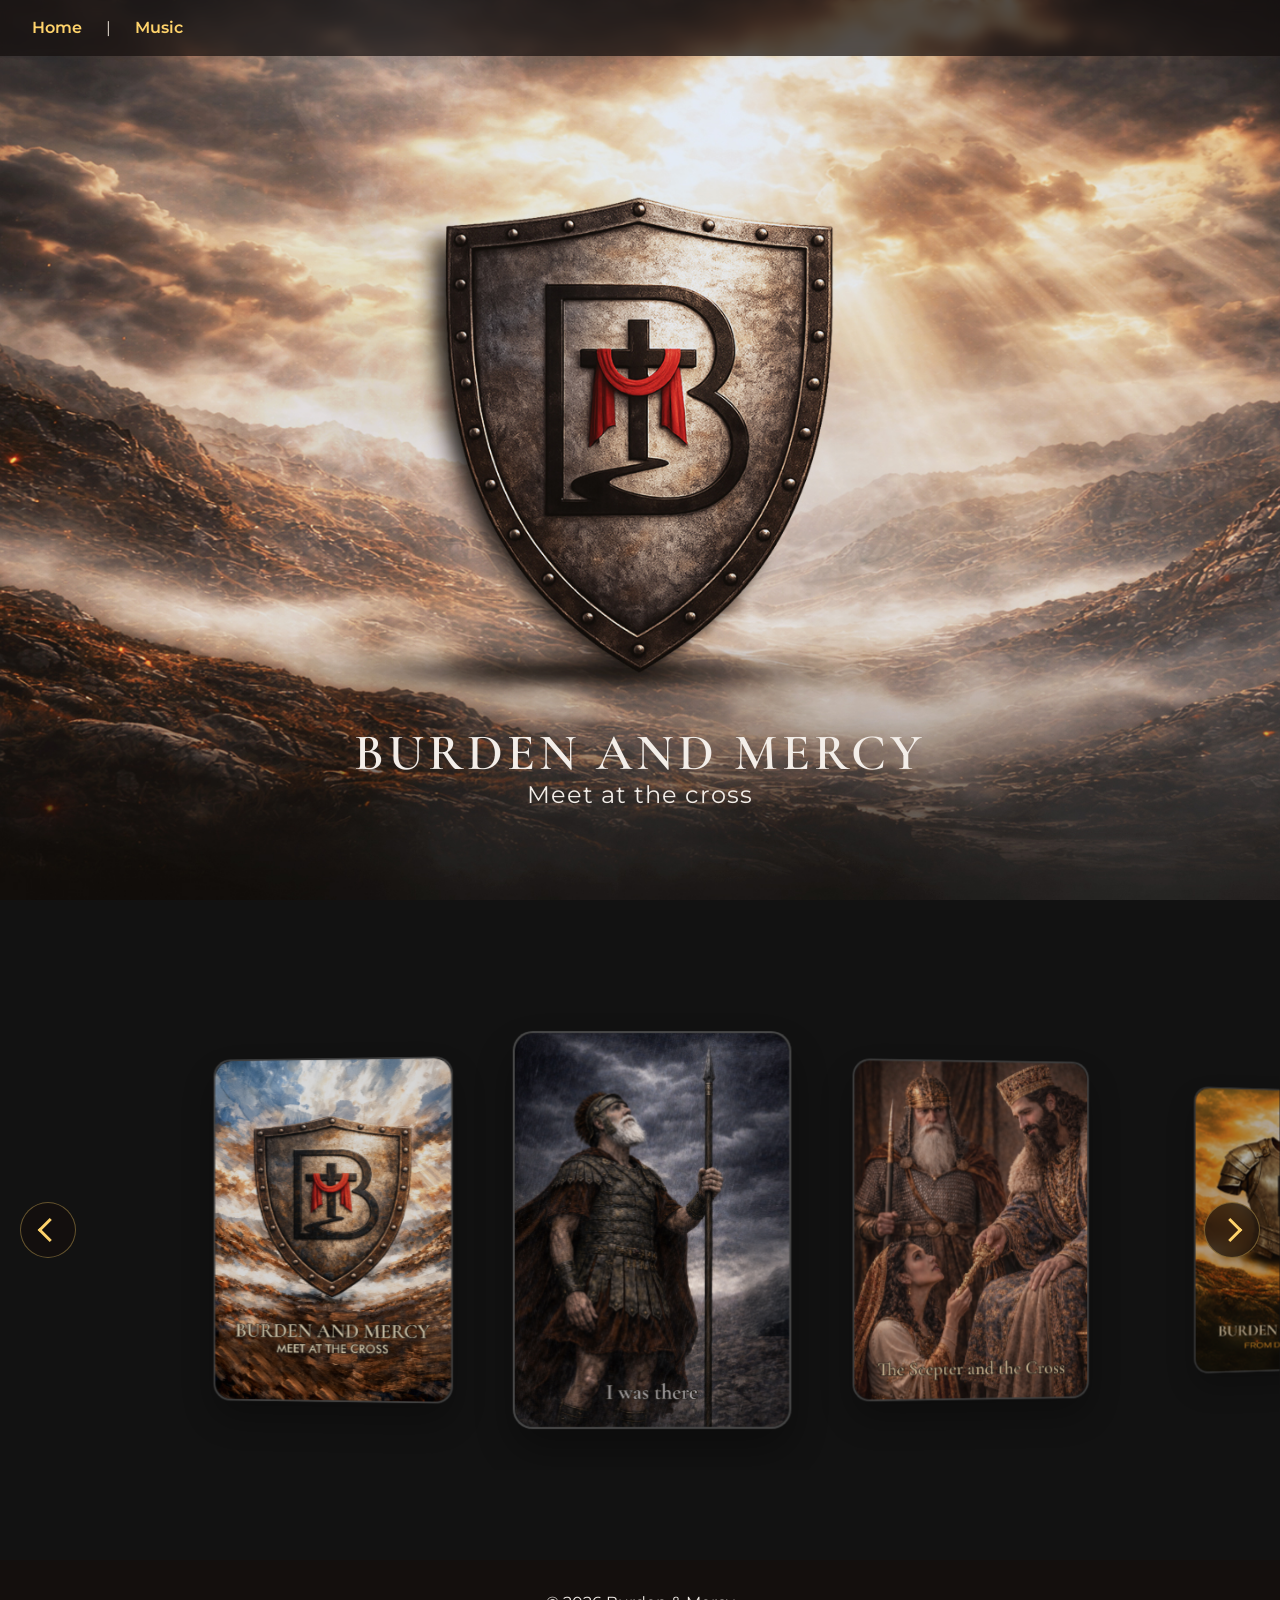
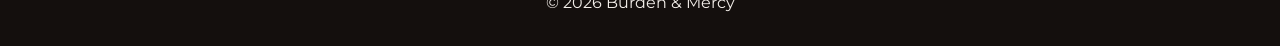
==== index.html @ b16b7223 "all links fixed" ====
<!DOCTYPE html>
<html lang="en">
<head>
  <meta charset="UTF-8">
  
  <meta name="viewport" content="width=device-width, initial-scale=1">
  <meta name="theme-color" content="#1A4766">
  <title>Burden and Mercy</title>

  <!-- Fonts -->
  <link rel="preconnect" href="https://fonts.googleapis.com">
  <link rel="preconnect" href="https://fonts.gstatic.com" crossorigin>
  <link href="https://fonts.googleapis.com/css2?family=Cormorant+Garamond:wght@400;500;600;700&display=swap" rel="stylesheet">
  <link href="https://fonts.googleapis.com/css2?family=Montserrat:wght@300;600&display=swap" rel="stylesheet">

  <!-- Stylesheet -->
  <link rel="stylesheet" href="style.css">

  <!-- Favicon -->
  <link rel="icon" type="image/png" sizes="32x32" href="fav32x32.png">
</head>
<body>

<!-- ================= NAV / HERO ================= -->
<header class="sub-header-home" id="home">
  <nav>
    <div class="menu-toggle" id="menu-toggle">☰</div>
    <ul id="nav-links">
      <li><a href="#home">Home</a></li>
      <li><a href="#music" id="nav-music">Music</a></li>
    </ul>
  </nav>

  <div class="hero-lettering">
    <h1>BURDEN AND MERCY</h1>
    <p>Meet at the cross</p>
  </div>
</header>

<!-- ================= MUSIC ================= -->
<section id="music">

    <div class="carousel-rail">
    <div class="carousel-row">

    <!-- LEFT BUTTON -->
    <button class="carousel-btn left" aria-label="Scroll left"></button>

    <!-- Horizontal scroll container -->
    <div class="music-scroll">

      <!-- Album 1 -->  
      <div class="release-card" data-devotion-id="burden-and-mercy">
        <div class="album-inner">
          <div class="album-front">
            <img src="BurdenandMercy.jpg" alt="Burden and Mercy">
          </div>
          <div class="album-back" style="background-image: url('BandM_BG.jpg');">
            <div class="music-links">
              <a href="https://open.spotify.com/track/7FxeBmNTuD9w4sCxY0QzdB?si=54451cde21ad43d5" target="_blank">
                <img src="spotify.svg" alt="Spotify">
              </a>
              <a href="https://music.apple.com/us/album/burden-and-mercy-single/1876919156" target="_blank">
                <img src="apple-music.svg" alt="Apple Music">
              </a>
              <a href="https://youtu.be/iGfiQAsuOyA?si=y931mImOsFms0Wph" target="_blank">
                <img src="youtube.svg" alt="YouTube">
              </a>
              <a href="https://music.amazon.in/tracks/B0GMYP4XGG" target="_blank">
                <img src="aWhite.svg" alt="Amazon Music">
              </a>
            </div>
          </div>
        </div>
      </div>

      <!-- Album 2 -->
      <div class="release-card" data-devotion-id="I Was There">
        <div class="album-inner">
          <div class="album-front">
            <img src="IWasThere.jpg" alt="I Was There Cover">
          </div>
          <div class="album-back" style="background-image: url('IwasThere_BG.jpg');">
            <div class="music-links">
              <a href="https://open.spotify.com/track/2AjxLKYCfvxr4NrOJ7ys9X" target="_blank">
                <img src="spotify.svg" alt="Spotify">
              </a>
              <a href="https://music.apple.com/us/song/i-was-there/1873768001" target="_blank">
                <img src="apple-music.svg" alt="Apple Music">
              </a>
              <a href="https://youtu.be/tlA-3KM__d0" target="_blank">
                <img src="youtube.svg" alt="YouTube">
              </a>
              <a href="https://music.amazon.in/tracks/B0GN9VFB19" target="_blank">
                <img src="aWhite.svg" alt="Amazon Music">
              </a>
            </div>
          </div>
        </div>
      </div>

      <!-- Album 3 -->
      <div class="release-card" data-devotion-id="scept">
        <div class="album-inner">
          <div class="album-front">
            <img src="TheScepter.jpg" alt="The Scepter and the Cross">
          </div>
          <div class="album-back" style="background-image: url('TheScepter_BG.jpg');">
            <div class="music-links">
              <a href="https://open.spotify.com/track/4bbgKZ6q0bQBtxT4BPjxXm" target="_blank">
                <img src="spotify.svg" alt="Spotify">
              </a>
              <a href="https://music.apple.com/us/song/royal-grace/1873768011" target="_blank">
                <img src="apple-music.svg" alt="Apple Music">
              </a>
              <a href="https://youtu.be/-tDdpMAszf0" target="_blank">
                <img src="youtube.svg" alt="YouTube">
              </a>
              <a href="https://music.amazon.in/tracks/B0GNBB9N46" target="_blank">
                <img src="aWhite.svg" alt="Amazon Music">
              </a>
            </div>
          </div>
        </div>
      </div>

      <!-- Album 4 -->
            <div class="release-card" data-devotion-id="TheTwo">
        <div class="album-inner">
          <div class="album-front">
            <img src="Life.jpg" alt="From Death to Life">
          </div>
          <div class="album-back" style="background-image: url('Life_BG.jpg');">
            <div class="music-links" >
              <a href="https://open.spotify.com/album/6kbWIJXhFDLknmQemuQo5G?si=XX6Y5I0_QVuDawoWnZ4Idw" target="_blank">
                <img src="spotify.svg" alt="Spotify">
              </a>
              <a href="https://music.apple.com/us/album/from-death-to-life/1886330235" target="_blank">
                <img src="apple-music.svg" alt="Apple Music">
              </a>
              <a href="https://music.youtube.com/channel/UCi0aD3hLzioM4jFFMhm-yYg?si=MjSbcTeltqjeO9m1" target="_blank">
                <img src="youtube.svg" alt="YouTube">
              </a>
              <a href="https://music.amazon.com/albums/B0GT4461ZD?marketplaceId=ATVPDKIKX0DER&musicTerritory=US&ref=dm_sh_EX45TMsMgZp0SlYr3lSqHkWH1" target="_blank">
                <img src="aWhite.svg" alt="Amazon Music">
              </a>
            </div>
          </div>
        </div>
      </div>

      <!-- Album 5 -->
      <div class="release-card" data-devotion-id="sent">
        <div class="album-inner">
          <div class="album-front">
            <img src="Sent.PNG" alt="Sent Not To Flee Cover">
          </div>
          <div class="album-back" style="background-image: url('Sent.PNG');">
            <div class="music-links">
              <a href="https://open.spotify.com/track/2neQ5UlLfrCBH1audQHabo" target="_blank">
                <img src="spotify.svg" alt="Spotify">
              </a>
              <a href="https://music.apple.com/us/song/sent-not-to-flee/1873821583" target="_blank">
                <img src="apple-music.svg" alt="Apple Music">
              </a>
              <a href="https://youtu.be/gF_qeavOYWc" target="_blank">
                <img src="youtube.svg" alt="YouTube">
              </a>
              <a href="https://music.amazon.in/tracks/B0GMYHR16X" target="_blank">
                <img src="aWhite.svg" alt="Amazon Music">
              </a>
            </div>
          </div>
        </div>
      </div>

      <!-- Album 6 -->
      <div class="release-card" data-devotion-id="only-grace">
        <div class="album-inner">
          <div class="album-front">
            <img src="OnlyGrace.jpg"  alt="Only Grace Cover">
          </div>
          <div class="album-back" style="background-image: url('OnlyGrace_BG.jpg');">
            <div class="music-links">
              <a href="https://open.spotify.com/track/5NMwIdWsqXE1uCryum7bqD" target="_blank">
                <img src="spotify.svg" alt="Spotify">
              </a>
              <a href="https://music.apple.com/us/artist/burden-and-mercy/1873768000" target="_blank">
                <img src="apple-music.svg" alt="Apple Music">
              </a>
              <a href="https://music.youtube.com/playlist?list=OLAK5uy_mrEoV5fl-12klq5M9TSlwL11nvmMTORPo" target="_blank">
                <img src="youtube.svg" alt="YouTube">
              </a>
              <a href="https://music.amazon.com/tracks/B0GNXLFJKN" target="_blank">
                <img src="aWhite.svg" alt="Amazon Music">
              </a>
            </div>
          </div>
        </div>
      </div>

    <!-- Album 7 -->
      <div class="release-card" data-devotion-id="FalltoFullfillment">
        <div class="album-inner">
          <div class="album-front">
            <img src="FalltoFulfillment.jpg"  alt="Fall to Fulfillment Cover">
          </div>
          <div class="album-back" style="background-image: url('Fall_BG.jpg');">
            <div class="music-links">
              <a href="https://open.spotify.com/track/5SqaI42Y6O0VJ8q4QXZut0?si=0f862b282e2541c5" target="_blank">
                <img src="spotify.svg" alt="Spotify">
              </a>
              <a href="https://music.apple.com/us/album/fall-to-fulfillment-single/1880976691" target="_blank">
                <img src="apple-music.svg" alt="Apple Music">
              </a>
              <a href="https://music.youtube.com/watch?v=KCrEdTAXRE4&si=vUrGb9E69hXe4Uc6" target="_blank">
                <img src="youtube.svg" alt="YouTube">
              </a>
              <a href="https://music.amazon.com/albums/B0GQ6NT3SM?marketplaceId=ATVPDKIKX0DER&musicTerritory=US&ref=dm_sh_5pcbMqxG9ICfGQjXcbWeJKM1G" target="_blank">
                <img src="aWhite.svg" alt="Amazon Music">
              </a>
            </div>
          </div>
        </div>
      </div>

     <!-- Album 8 -->
          <div class="release-card" data-devotion-id="Lion">
        <div class="album-inner">
          <div class="album-front">
            <img src="Lion.jpg" alt="Lion Cover">
          </div>
          <div class="album-back" style="background-image: url('Lion_BG.jpg');">
            <div class="music-links" >
              <a href="https://open.spotify.com/track/6RLwjSTWL7M6oXOFcdGWQq?si=e2f0ba28c3eb4da0" target="_blank">
                <img src="spotify.svg" alt="Spotify">
              </a>
              <a href="https://music.apple.com/us/album/when-the-lion-roared-single/1881542964" target="_blank">
                <img src="apple-music.svg" alt="Apple Music">
              </a>
              <a href="https://music.youtube.com/watch?v=7shPhCsc30o&si=V3mm2tPJ2Jznqo5R" target="_blank">
                <img src="youtube.svg" alt="YouTube">
              </a>
              <a href="https://music.amazon.com/albums/B0GQKBFD17?marketplaceId=ATVPDKIKX0DER&musicTerritory=US&ref=dm_sh_1p5ygtwfzNkj4jvr6ZinKXsXQ" target="_blank">
                <img src="aWhite.svg" alt="Amazon Music">
              </a>
            </div>
          </div>
        </div>
      </div>

    <!-- Album 9 -->
      <div class="release-card" data-devotion-id="Shepherd">
        <div class="album-inner">
          <div class="album-front">
            <img src="TheShepherd.jpg"  alt="The Shepherd Cover">
          </div>
          <div class="album-back" style="background-image: url('TheShepherd_BG.jpg');">
            <div class="music-links">
              <a href="https://open.spotify.com/track/46SCqlOI9TNXgeVmsq8n5w?si=32e97c45c92d48d7" target="_blank">
                <img src="spotify.svg" alt="Spotify">
              </a>
              <a href="https://music.apple.com/us/album/the-shepherd-and-the-son-single/1880700007" target="_blank">
                <img src="apple-music.svg" alt="Apple Music">
              </a>
              <a href="https://music.youtube.com/playlist?list=OLAK5uy_n6vsLtODiGUvh57he46yBq_gI2RE2h_oQ&si=lEPKBxYbcYeJpcid" target="_blank">
                <img src="youtube.svg" alt="YouTube">
              </a>
              <a href="https://music.amazon.com/albums/B0GQ317T3N?marketplaceId=ATVPDKIKX0DER&musicTerritory=US&ref=dm_sh_6UwzmdFauvKPuZLkDlH3AlcQV" target="_blank">
                <img src="aWhite.svg" alt="Amazon Music">
              </a>
            </div>
          </div>
        </div>
      </div>

    <!-- Album 10 -->
    <div class="release-card" data-devotion-id="TheTwo">
        <div class="album-inner">
          <div class="album-front">
            <img src="TheTwo.jpg" alt="The Two Greatest">
          </div>
          <div class="album-back" style="background-image: url('TheTwo_BG.jpg');">
            <div class="music-links" >
              <a href="https://open.spotify.com/track/4Ap7yBI7OzEYbmjz1ex8sV?si=6db337518f454bd9" target="_blank">
                <img src="spotify.svg" alt="Spotify">
              </a>
              <a href="https://music.apple.com/us/album/the-two-greatest-single/1881353611" target="_blank">
                <img src="apple-music.svg" alt="Apple Music">
              </a>
              <a href="https://music.youtube.com/channel/UCi0aD3hLzioM4jFFMhm-yYg?si=MjSbcTeltqjeO9m1" target="_blank">
                <img src="youtube.svg" alt="YouTube">
              </a>
              <a href="https://music.amazon.com/albums/B0GQCTY5GP?marketplaceId=ATVPDKIKX0DER&musicTerritory=US&ref=dm_sh_O035uQZ40DZNmsKF5NVgl2R8u" target="_blank">
                <img src="aWhite.svg" alt="Amazon Music">
              </a>
            </div>
          </div>
        </div>
      </div>


    </div>
    <!-- Carousel Controls -->
      <button class="carousel-btn right" aria-label="Scroll right"></button>

</section>

<!-- ================= DEVOTIONS ================= -->
<section id="devotions">
  <h2>DEVOTION</h2>

  <article class="devotion" id="I Was There">
  <button class="devotion-header">
    <h3>“I WAS THERE”</h3>
    <span class="arrow">+</span>
  </button>
  <div class="devotion-body">
    <p><strong>Seeing Ourselves at the Cross</strong></p><br>
    <p>One of the great dangers when reading the Gospel accounts of Christ’s death is imagining ourselves as observers rather than participants. We read of the disciples, the priests, the rulers, the soldiers, and the crowds, and we instinctively place ourselves at a safe distance. But the cross does not permit spectators. This song presses us to confess with honesty: I was there.</p><br>

    <p>The song teaches us to confess ourselves. And even this confession is mercy, for the ability to see our sin rightly is already a gift of grace.</p><br>

    <p><strong>A Word About the Man on the Cross</strong></p><br>
    <p>The man beside Jesus is given to us not so that we might delay repentance, but so that we might never despair of grace. Scripture records one such example, so that no sinner may say it is too late—but only one, so that no sinner may presume upon tomorrow.</p><br>

    <p>The man’s faith did not save him because it came at the end of life, but because Christ gave him eyes to see, and he responded at once. We are not promised a final hour beside the cross, nor a last moment of clarity. The call of the Gospel is therefore for today: to look to Christ now, to trust Him while He is near, knowing that when He calls us before Himself, it will be as the King we have either trusted or ignored.</p><br>

    <p><strong>A Word of Gospel Call and Perseverance</strong></p><br>
    <p>At this point, the cross confronts us all. To those who do not yet know Christ, the man beside Jesus stands as a call to repent and believe today, while mercy is held out. To those who belong to Christ, he stands as a call to endure—to hang on in faith, even when obedience is costly and the end is near.</p><br>

    <p>The man did not earn salvation by suffering, yet in faith he bore his cross and followed Jesus in the only way left to him: trusting the King beside him and committing himself wholly to Christ. Whether called to first belief or to steadfast perseverance, the Gospel presses us to the same response—to look to Christ alone and follow Him wherever He leads.</p><br>

    <h2>GUIDED READING</h2><br>

    <p><strong> “I Was There”</strong></p><br>

    <p><strong>Confession at the Cross</strong></p><br>

    <p><em>Stanza:</em></p>
    <p>
    I was there when dawn broke forth,<br>
    And judgment filled the air;<br>
    I did not pass as stranger by—<br>
    I stood among them there.
    </p><br>

    <p><em>Reflection:</em></p>
    <p>Begin here. The cross does not allow distance. We are not observers looking back at history, but sinners standing beneath judgment. To say “I was there” is already an act of honesty God grants by grace.</p><br>

    <p><em>Stanza:</em></p>
    <p>
    I was like those heavy-eyed,<br>
    Made dull and slow to heed;<br>
    My flesh refused the watchful call,<br>
    Too slothful for the need.
    </p><br>

    <p><em>Reflection:</em></p>
    <p>Here we confess not hostility, but neglect. How often has Christ called us to watch, pray, and remain alert—and we have chosen ease instead? Sloth is quiet, but deadly.</p><br>

    <p><em>Stanza:</em></p>
    <p>
    I was like the one warned in love,<br>
    My heart grown cold and hardened;<br>
    I heard His word, but harbored sin,<br>
    And walked into the garden.
    </p><br>

    <p><em>Reflection:</em></p>
    <p>This is willful sin—hearing Christ clearly and choosing another way. The tragedy is not ignorance, but resistance. Yet even seeing this rightly is itself mercy.</p><br>

    <p><em>Stanza:</em></p>
    <p>
    I was like those sworn to stay,<br>
    Yet scattered in the night;<br>
    When danger came and courage failed,<br>
    I fled beyond the light.
    </p><br>

    <p><em>Reflection:</em></p>
    <p>Promises are easy before pressure comes. This stanza names the gap between intention and faithfulness—a gap we all know.</p><br>

    <p><em>Stanza:</em></p>
    <p>
    I was like one who followed still,<br>
    But watched from far away;<br>
    I kept my place, I guarded self,<br>
    And would not fully stay.
    </p><br>

    <p><em>Reflection:</em></p>
    <p>Distance feels safe. We remain near enough to claim association, but far enough to avoid cost. The cross exposes this half-hearted following.</p><br>

    <p><em>Stanza:</em></p>
    <p>
    I was like one who said, “I do<br>
    Not know the Man,” in fear;<br>
    Before a servant’s searching voice<br>
    My courage disappeared.
    </p><br>

    <p><em>Reflection:</em></p>
    <p>Fear, not hatred, often drives denial. This stanza reminds us how fragile courage can be when faith is tested publicly.</p><br>

    <p><em>Stanza:</em></p>
    <p>
    I was like those who knew the Law,<br>
    Yet missed the Law made flesh;<br>
    I chose my peace, my standing safe,<br>
    And judged the Christ afresh.
    </p><br>

    <p><em>Reflection:</em></p>
    <p>Knowledge alone does not save. It is possible to handle Scripture and still miss the Savior to whom it points.</p><br>

    <p><em>Stanza:</em></p>
    <p>
    I was like the one who saw truth,<br>
    Yet washed his hands in fear;<br>
    I knew Him just, yet let Him die<br>
    To keep my power clear.
    </p><br>

    <p><em>Reflection:</em></p>
    <p>This stanza confronts moral compromise—the sin of choosing stability, reputation, or control over obedience.</p><br>

    <p><em>Stanza:</em></p>
    <p>
    I was like those in garb of scorn,<br>
    Who crowned His head with thorn;<br>
    I bowed in jest before the King<br>
    And mocked the One forlorn.
    </p><br>

    <p><em>Reflection:</em></p>
    <p>Mockery is not always loud. Sometimes it appears as sarcasm, dismissal, or refusal to worship Christ as He truly is.</p><br>

    <p><em>Stanza:</em></p>
    <p>
    I was like the royal one there,<br>
    Who sought to please my sight;<br>
    I mocked the truth and sought a trick,<br>
    And kept my throne in might.
    </p><br>

    <p><em>Reflection:</em></p>
    <p>Curiosity without repentance leaves us unchanged. We may want signs, experiences, or insight—without surrender.</p><br>

    <p><em>Stanza:</em></p>
    <p>
    I was like the one whose hands were raised,<br>
    Who drove the iron through;<br>
    I did my task with steady hands<br>
    As if it were not true.
    </p><br>

    <p><em>Reflection:</em></p>
    <p>Here we confess participation—doing what is required, following orders, claiming neutrality where none exists.</p><br>

    <p><em>Stanza:</em></p>
    <p>
    I was like those who passed Him by<br>
    And mocked His dying breath;<br>
    My voice was joined to scornful words<br>
    That followed Him in death.
    </p><br>

    <p><em>Reflection:</em></p>
    <p>Silence can also mock. Passing by the cross without response is itself a response.</p><br>

    <p><strong>Grace Revealed</strong></p><br>
    <p><em>Stanza:</em></p>
    <p>
    But mercy spoke where guilt stood fast,<br>
    And grace broke through the night.
    </p><br>

    <p><em>Reflection:</em></p>
    <p>This is the turning point. Sin has been named fully—and now grace enters, not because guilt softened, but because Christ bore it.</p><br>

    <p><strong>Eyes Opened</strong></p><br>
    <p><em>Stanza:</em></p>
    <p>
    Now let me be the one who stood<br>
    When earth and heaven shook;<br>
    Who saw the Son breathe out His life<br>
    And owned what death forsook.
    </p><br>

    <p><em>Reflection:</em></p>
    <p>Like the centurion, sight is given. Faith begins not with explanation, but with recognition.</p><br>

    <p><em>Response:</em></p>
    <p>Truly this was the Son of God.</p><br>

    <p><em>Stanza:</em></p>
    <p>
    Now let me be the one who turned<br>
    When hope was nearly gone;<br>
    Who saw a kingdom through the cross<br>
    And called on Christ alone.
    </p><br>

    <p><em>Reflection:</em></p>
    <p>Here is faith stripped of everything but trust. No merit, no time, no defense—only Christ.</p><br>

    <p><em>Response:</em></p>
    <p>
    Jesus, Lord, remember me,<br>
    When Your kingdom come.
    </p><br>

    <p><strong>Testimony and Perseverance</strong></p><br>
    <p><em>Stanza:</em></p>
    <p>
    Now I am made new by His grace,<br>
    Once lost, now reconciled;<br>
    I see the cross, I hear His voice,<br>
    And live as God’s own child.
    </p><br>

    <p><em>Reflection:</em></p>
    <p>This is not a vow, but testimony. New life flows from grace received, not effort supplied.</p><br>

    <p><strong>Final Confession</strong></p><br>
    <p><em>Closing:</em></p>
    <p>
    I see myself beneath the tree;<br>
    My hope is Christ who died for me.
    </p><br>

    <p><em>Reflection:</em></p>
    <p>This is the answer of the whole song, the devotional, and the Gospel itself. We end where we must always stand—beneath the cross, resting in Christ alone.</p><br>

  </div>
  </article>   

  <article class="devotion" id="burden-and-mercy">
    <button class="devotion-header">
      <h3>“Burden and Mercy”</h3>
      <span class="arrow">+</span>
    </button>

    <div class="devotion-body">
      <p><strong>Why “Burden and Mercy”?</strong></p> <br>
      <p>Every Christian life can be traced along two lines:</p>
      <ul>
        <li>The burden we cannot remove</li>
        <li>The mercy we did not earn</li>
      </ul>
      <p>This song cycle walks through four witnesses—David, Hannah, Thomas, and finally the Cross—to teach one unified truth: What we cannot bear, Christ has borne.</p>
      <p>The refrain anchors everything: Justice is not ignored. It is fulfilled. Mercy is not sentimental. It is costly.</p><br>

      <h2>Guided Reading</h2><br>
      <p><strong>Scripture Anchors:</strong> Psalm 51; 1 Samuel 1; John 20:24–29; Isaiah 53; Romans 3:21–26</p><br>

      <h3>I. David — The Burden of Guilt</h3><br>

      <p><em>Stanza:</em><br>
      <p>
      The law of God exposed his sin,<br>
      No crown could shield his shame;<br>
      The prophet spoke, the burden fell,<br>
      And guilt stood justly named.
      </p><br>
      <p><em>Reflection:</em> <br>David’s story begins with exposure. The law reveals, it does not flatter. Mercy grants pardon, not because of David’s sorrow, but because Christ bore the debt.</p><br>

      <p><em>Stanza:</em><br>
      No tear could cleanse the debt he owed,<br>
      No vow could make him pure;<br>
      Yet mercy met the broken king<br>
      With pardon full and sure.
      </p><br>
      <p><em>Reflection:</em><br> Repentance is necessary, but cannot erase the debt. The burden reveals guilt; mercy gives justification.</p><br>

      <p><strong>Confessional Refrain:</strong><br> Burden and mercy meet at the cross…</p><br>

      <h3>II. Hannah — The Burden of Inability</h3><br>

      <p><em>Stanza:</em><br>
      <p>
      Her womb lay closed by sovereign will,<br>
      No strength could change her state;<br>
      The burden pressed her helpless cries,<br>
      Her hope deferred by fate.
      </p><br>
      <p><em>Reflection:</em><br> Hannah’s burden is inability. She cannot produce life herself; mercy gives what cannot be earned.</p><br>

      <p><em>Stanza:</em><br>
      <p>
      She poured her need before the Lord<br>
      With empty hands and plea;<br>
      The gift she gained was not her wage,<br>
      But grace alone, made free.
      </p><br>
      <p><em>Reflection:</em><br> Dependence on God is key. The burden exposes inability; mercy provides the gift freely.</p><br>

      <p><strong>Confessional Refrain:</strong><br> Her barrenness, like David’s guilt, finds ultimate resolution at the cross.</p><br>

      <h3>III. Thomas — The Burden of Unbelief</h3><br>

      <p><em>Stanza:</em><br>
      <p>
      He would not trust the spoken word,<br>
      Nor faith by witness take;<br>
      The burden bound his wounded heart<br>
      To proof he could not make.
      </p><br>
      <p><em>Reflection:</em> <br>Thomas’ burden is unbelief. Faith is not self-generated; Christ reveals Himself.</p><br>

      <p><em>Stanza:</em><br>
      <p>
      The risen Christ stood in his sight<br>
      And showed His wounded frame;<br>
      The doubt gave way when mercy spoke<br>
      Through scars that bore His name.
      </p><br>
      <p><em>Reflection:</em> <br>Christ’s revelation turns doubt into faith. The burden of unbelief yields to mercy.</p><br>

      <p><strong>Confessional Refrain:</strong><br> Thomas’ faith rests at the cross. Justice fulfilled. Mercy secured.</p><br>

      <h3>IV. The Cross — The Burden Fulfilled</h3><br>

      <p><em>Stanza:</em><br>
      <p>
      The burden laid on Adam’s race<br>
      No son of man could bear;<br>
      The law stood firm, the curse remained,<br>
      No guilt could be repaired.
      </p><br>
      <p><em>Reflection:</em> <br>Humanity’s burden is universal. Justice demands payment, and no one can fulfill it.</p><br>

      <p><em>Stanza:</em><br>
      <p>
      But Christ alone endured the weight<br>
      And satisfied the claim;<br>
      The cross bore all that justice sought,<br>
      And mercy crowned His name.
      </p><br>
      <p><em>Reflection:</em> <br>Christ fulfills justice and grants mercy. Burden and mercy meet at the cross.</p><br>

      <h3>Final Reflection</h3><br>
      <p>David shows guilt. Hannah shows helplessness. Thomas shows unbelief. The Cross shows Christ. The refrain gathers it all: The weight we could not bear or flee was laid on Christ, our victory. This is gospel proclamation, not moral instruction.</p><br>
    </div>
  </article>

  <article class="devotion" id="sent">
  <button class="devotion-header">
    <h3>“Sent Not To Flee”</h3>
    <span class="arrow">+</span>
  </button>

  <div class="devotion-body">
    <p><strong>From Jonah to Jesus</strong></p><br>
    <p>Perhaps you see yourself in Jonah—running, resisting, shrinking back from the call of God. You may feel the storm around you, or the weight of guilt beneath you, as though the sea has already closed in. The message of Jonah is not that you must swim harder or pray better in order to be rescued. Jonah could not save himself from the deep.</p><br>
    <p>But there is One greater than Jonah—Jesus Christ—who did not flee from the will of God. He entered the storm willingly. He descended into death not for His own rebellion, but for yours. Where Jonah was preserved from judgment, Christ bore judgment fully.</p><br>
    <p>You do not need to rise from the depths before coming to Him. You come precisely because you cannot rise. Turn from your sin. Look to Christ. Trust not in your repentance as a work, but in His obedience as your righteousness. His sacrifice is sufficient. His mercy is real. Whoever comes to Him in faith will not be cast out.</p><br>

    <h2>GUIDED READING</h2><br>
    <p><strong>Scripture Anchors:</strong> Jonah 1–4, Matthew 12:39–41, Romans 5:6–10</p><br>

    <h3>Stanza 1</h3>
    <p>The word of God to Jonah came:<br>
    “Arise, proclaim My name.”<br>
    Though sovereign mercy, rich and free,<br>
    He fled from God’s command.</p><br>
    <p><em>Reflection:</em><br>
    Jonah does not misunderstand God—he resists Him. This stanza reveals the doctrine of total depravity: even a prophet can recoil from sovereign mercy when it challenges his pride. The command is clear. The grace is real. Yet the heart flees. Sin is not ignorance but rebellion. Yet—even rebellion unfolds under divine sovereignty.</p><br>

    <h3>Stanza 2</h3>
    <p>He sank beneath the judgment’s hand,<br>
    Enclosed by death’s dark sea;<br>
    From depths below he cried aloud:<br>
    “Salvation’s from Thee.”</p><br>
    <p><em>Reflection:</em><br>
    The sea is not chaos; it is judgment under God’s hand. Jonah’s descent teaches that consequences are real. In the depths, doctrine becomes confession: “Salvation is the Lord’s.” Deliverance does not begin in human resolve but in divine mercy. Sovereignty is best learned when we can no longer save ourselves.</p><br>

    <h3>Chorus</h3>
    <p>Salvation belongs to God,<br>
    His mercy stands secure;<br>
    The greater Sign has come in Christ,<br>
    Our hope and life made sure.</p><br>
    <p><em>Reflection:</em><br>
    Salvation is not fragile. It does not depend on our consistency, strength, or emotional state. It belongs to God. And because it belongs to God, it is secure.</p><br>

    <h3>Stanza 3</h3>
    <p>Yet Jonah was a sign alone,<br>
    A shadow briefly shown;<br>
    A greater One has come at last,<br>
    God’s true and faithful Son.</p><br>
    <p><em>Reflection:</em><br>
    Jonah is not the hero. He is a shadow. The Old Testament is preparation. Every prophet points forward. Christ is the faithful Son. Where Jonah resisted, Christ obeyed.</p><br>

    <h3>Stanza 4</h3>
    <p>The Son descended—not for sin,<br>
    But bore our guilt and shame;<br>
    He drank the cup the Father gave<br>
    And bore the sinner’s blame.</p><br>
    <p><em>Reflection:</em><br>
    Jonah suffers for his own rebellion. Christ suffers for ours. This stanza confesses penal substitution—the heart of the gospel. Christ absorbs judgment. The gospel is not God ignoring sin, but God judging sin in His Son.</p><br>

    <h3>Chorus</h3>
    <p>Salvation belongs to God…</p><br>
    <p><em>Reflection:</em><br>
    Salvation belongs to God because Christ has satisfied justice. Mercy is not sentimental. It is secured by blood.</p><br>

    <h3>Stanza 5</h3>
    <p>Three days He lay in death’s cold hold,<br>
    Then rose in conquering might;<br>
    The grave was torn, the curse undone,<br>
    The dead restored to life.</p><br>
    <p><em>Reflection:</em><br>
    Jonah emerges from a fish. Christ emerges from death itself. Resurrection is historical, bodily, triumphant. Without it, there is no hope. With it, death has lost its claim.</p><br>

    <h3>Stanza 6</h3>
    <p>Jonah was spared by sovereign grace;<br>
    The Son was crushed instead.<br>
    The prophet lived; the Savior died<br>
    And bore our guilt and dread.</p><br>
    <p><em>Reflection:</em><br>
    This is the great exchange. Jonah lives because judgment stops. Christ dies because judgment falls. Grace is not God relaxing standards—it is God satisfying them in Christ. Salvation is secure.</p><br>

    <h3>Final Chorus</h3>
    <p>Salvation belongs to God,<br>
    His mercy stands secure;<br>
    The greater Sign has come in Christ,<br>
    Forever strong and sure.</p><br>

    <h3>Final Meditation</h3>
    <p>Why does this matter?<br>
    Our hope cannot rest in:<br>
    &nbsp;&nbsp;&bull; Our repentance<br>
    &nbsp;&nbsp;&bull; Our obedience<br>
    &nbsp;&nbsp;&bull; Our consistency<br>
    &nbsp;&nbsp;&bull; Our spiritual maturity<br>
    It rests in Christ alone. Jonah points. Christ saves. Salvation belongs to God and cannot be undone by man.</p><br>
  </div>
</article>


<article class="devotion" id="scept">
  <button class="devotion-header">
    <h3>The Scepter and the Cross</h3>
    <span class="arrow">+</span>
  </button>

  <div class="devotion-body">
    <p><strong>The Scepter and the Cross</strong></p><br>
    <p>Imagine standing before a throne where justice is perfect and nothing hidden remains concealed. No argument can excuse you. No record can clear you. The law stands, and it is righteous.</p><br>
    <p>Yet the message of the cross is not that mercy ignores justice. It is that justice has been satisfied. Jesus Christ did not approach the throne hoping for favor—He bore the penalty that stood against His people. The cross is the place where judgment fell, so that mercy might be given without compromise.</p><br>
    <p>You do not stand waiting to see if God will extend His scepter. In Christ, the way has already been opened. The invitation now is not uncertain. It is sincere. Draw near, not in presumption, but in faith. Lay down every attempt to justify yourself. Receive what Christ has secured. In Him, access is granted. In Him, grace is sure.</p><br>

    <h2>The Scepter and the Cross — A Stanza-by-Stanza</h2><br>
    <p><strong>Scripture Anchors:</strong> Esther 5:1–2; Hebrews 7:25; Romans 8:34; 2 Corinthians 5:21</p><br>

    <h3>Stanza 1</h3>
    <p>In foreign courts, beneath a crown…<br>
    Yet still preserved by unseen hand.</p><br>
    <p><em>Reflection:</em><br>
    The exile reminds us that the church often lives under earthly powers not its own. Yet the covenant of grace does not expire in foreign lands. God preserves His people not because circumstances are favorable, but because His decree is sure. Even when worship is restricted and influence seems small, the Lord governs history for His church. The preservation of Israel in Persia was not luck—it was promise.</p><br>

    <h3>Stanza 2</h3>
    <p>His name unspoken on the page…<br>
    Was drawn by Him who sovereign led.</p><br>
    <p><em>Reflection:</em><br>
    The book of Esther never mentions God by name. Yet His providence saturates every scene. Sleepless kings, remembered records, delayed banquets—none are accidental. This stanza confesses meticulous sovereignty. God governs both great empires and quiet details. His hidden hand is not weaker than His revealed power; it is simply quieter.</p><br>

    <h3>Stanza 3</h3>
    <p>A maiden raised to royal place…<br>
    A throne before her—ruled by God alone.</p><br>
    <p><em>Reflection:</em><br>
    Esther’s elevation was not self-made. She was placed in position by divine appointment. The throne of Persia appeared supreme—but above it stood the throne of heaven. This guards us from political despair and political idolatry alike. Kings rule—but only under God.</p><br>

    <h3>Stanza 4</h3>
    <p>A lawful word of death was sealed…<br>
    No hand but God’s could yet secure.</p><br>
    <p><em>Reflection:</em><br>
    The decree against the Jews was legal and binding. The law stood against them. This reflects a deeper spiritual reality: the law of God rightly condemns sinners. Deliverance does not come by ignoring the law. It comes through God’s provision within His justice.</p><br>

    <h3>Stanza 5</h3>
    <p>She fasted, prayed, then drew near still…<br>
    My life rests wholly in His hand.</p><br>
    <p><em>Reflection:</em><br>
    Esther acts responsibly within God’s sovereignty. She fasts. She prays. She obeys. Providence never removes duty. Her courage is real—but it is rooted in trust, not self-confidence. She entrusts her life to God’s will. OPC emphasis: God’s decree establishes, not eliminates, human responsibility.</p><br>

    <h3>Stanza 6</h3>
    <p>The scepter rose, the verdict turned…<br>
    The Lord proved faithful over all.</p><br>
    <p><em>Reflection:</em><br>
    Judgment is reversed. The enemy falls. Yet notice: God does not deny justice—He exposes evil and overturns it righteously. The gallows built for Mordecai becomes Haman’s end. Evil collapses under its own pride. This is providential justice, not poetic coincidence.</p><br>

    <h3>Stanza 7</h3>
    <p>In later days, a greater came…<br>
    But chosen love that walked through death.</p><br>
    <p><em>Reflection:</em><br>
    Here the shadow gives way to substance. Esther risked death. Christ embraced it. Esther interceded before a human throne. Christ mediates before the throne of heaven. This is redemptive-historical fulfillment. The preservation of Israel in Esther ensures the coming of the Messiah.</p><br>

    <h3>Stanza 8</h3>
    <p>Jesus Christ did not plead where mercy might…<br>
    He stood condemned that life He’d give.</p><br>
    <p><em>Reflection:</em><br>
    This is the heart of the gospel. Christ does not ask the Father to overlook justice. He satisfies it. He bears the curse of the law. Mercy is not sentimental—it is substitutionary. Where Esther hoped to live, Christ chose to die. Where she was spared, He was struck. And because He bore condemnation, believers stand justified.</p><br>

    <h3>Final Stanza</h3>
    <p>The throne of grace stands open wide…<br>
    For such a time, He came to bless.</p><br>
    <p><em>Reflection:</em><br>
    The hidden providence of Esther now gives way to revealed redemption in Christ. The throne that once required fearful approach is now called the throne of grace (Hebrews 4:16). Believers draw near—not because risk is removed—but because wrath has been satisfied. The scepter extended to Esther points forward to the cross where mercy is secured forever.</p><br>

    <h3>Burden — The Silence of the Inner Court</h3>
    <p>Esther stepped into a room where silence could mean death.<br>
    “On the third day Esther put on her royal robes and stood in the inner court of the palace…” — Esther 5:1</p><br>
    <p>The law was clear: no one approached the king uninvited. Her courage was real, but so was the danger. If the golden scepter was not extended, her life would end. She did not go for herself alone. She carried the lives of her people. Every step forward was an act of intercession. And yet—even in her bravery—Esther entered uncertain. She hoped for mercy. She depended on favor. She waited for the scepter.</p><br>
    <p>“When he saw Queen Esther standing in the court, he was pleased with her and held out to her the gold scepter…” — Esther 5:2<br>
    The scepter was raised. She lived. But her story leaves us with a deeper burden. We do not stand before an earthly throne. We stand before a holy God. “For all have sinned and fall short of the glory of God.” — Romans 3:23. God is just. Sin must be answered.</p><br>

    <h3>Mercy — A Greater Throne</h3>
    <p>Now consider Christ. He does not enter the presence of the Father uncertain of the outcome. He does not hope justice will be relaxed. He goes knowing exactly what righteousness requires. Esther risked death and received life. Christ embraced death and gave life. There is no golden scepter lifted to spare Him. There is a cross lifted to receive Him.</p><br>
    <p>“God made him who had no sin to be sin for us…” — 2 Corinthians 5:21<br>
    The Father does not suspend justice. The Son satisfies it. Esther’s mediation preserved both her and her people. Christ’s mediation costs Him His life so that His people may live. And because He died and rose again, He now stands forever in the Father’s presence: “Christ Jesus… is at the right hand of God and is also interceding for us.” — Romans 8:34. “Therefore he is able to save completely those who come to God through him, because he always lives to intercede for them.” — Hebrews 7:25. The greater Mediator has entered.</p><br>

    <h3>Assurance — Union with Christ</h3>
    <p>How does His finished work become ours? Not by effort. Not by improvement. Not by religious striving. “For it is by grace you have been saved, through faith—and this not from yourselves, it is the gift of God.” — Ephesians 2:8. Because we are united to Christ by faith, His finished work is counted as ours.</p><br>
    <p>In that union: His obedience is our righteousness. His death is our judgment borne. His resurrection is our new life. We do not stand before God in our courage, like Esther. We stand in Christ Himself. “Therefore, since we have been justified through faith, we have peace with God through our Lord Jesus Christ.” — Romans 5:1. The Father does not merely see our plea. He sees His Son. And because we are joined to the Son by faith alone, the verdict declared over Him—“Righteous”—is declared over us. This is why the scepter has already been raised.</p><br>

    <h3>Call — Rest and Courage</h3>
    <p>The scepter teaches us courage. The cross teaches us peace. Union with Christ gives us assurance. If you see your sin today, do not hide from it. “But God demonstrates his own love for us in this: While we were still sinners, Christ died for us.” — Romans 5:8. Turn from your sin. Rest in Christ alone. “Whoever comes to me I will never drive away.” — John 6:37.</p><br>
    <p>Because Christ has gone before the Father for His people: Your sin is answered. Your judgment is borne. Your righteousness is secured. Your access is certain. You no longer step forward hoping for mercy. You step forward resting in mercy already given in Christ. And like Esther, you are now sent—not to earn deliverance—but to live boldly because deliverance is sure.</p><br>
  </div>
</article>


<article class="devotion" id="only-grace">
  <button class="devotion-header">
    <h3>Only Grace</h3>
    <span class="arrow">+</span>
  </button>

  <div class="devotion-body">
    <p><strong>Only Grace</strong></p><br>
    <p>The woman who put her tools away. Based on Gospel of Luke 7:36–50</p><br>

    <h3>Seeing the Woman Clearly</h3>
    <p>The woman who comes to Jesus in Luke 7 does not speak a word. She brings no defense, no explanation, no argument for her worthiness. Her repentance is not delivered in sentences, but in actions.</p><br>
    <p>She comes carrying the last tool of her former life — a jar that represents both her livelihood and her shame. When she breaks it, she is not making a dramatic gesture for effect. She is cutting off retreat. She is confessing, without words, that this life cannot continue if she belongs to Him.</p><br>
    <p>What is striking is that Jesus does not require a rehearsed confession or promise of reform before declaring her forgiven. He does not demand that she prove herself. He does not question the sincerity of her tears.</p><br>
    <p>Instead, He interprets her actions for the room: “She loved much, because she was forgiven much.” Forgiveness does not follow her love — it produces it. Repentance does not purchase grace — it flows from grace. Her silence is not emptiness. It is faith at rest.</p><br>

    <h3>Seeing Ourselves Honestly</h3>
    <p>Most of us will never carry an alabaster jar into a Pharisee’s house. But every one of us carries something we rely on to justify ourselves. We all have our own “tools”:<br>
      • habits we return to when we feel exposed<br>
      • reputations we polish to hide guilt<br>
      • distractions we use to avoid stillness<br>
      • sins that once helped us survive, but now keep us from peace</p><br>
    <p>Like this woman, we often know these things are destroying us — and yet they feel safer than letting ourselves fall helplessly at Christ’s feet. Grace confronts us here, gently but firmly: What would it mean for you to stop negotiating with Jesus? What would it look like to stop explaining yourself? What would it cost you to put your tools down?</p><br>
    <p>The woman does not come asking Jesus to bless her life as it is. She comes because she knows that if He does not keep her, she will not be kept. That is the posture of saving faith.</p><br>

    <h3>A Gospel Call — Only Grace Can Keep Us</h3>
    <p>This passage does not invite us to admire the woman from a distance. It invites us to recognize ourselves beside her. Some of us carry loud sins. Some of us carry respectable ones. Some of us carry shame we have never named, even to ourselves.</p><br>
    <p>Christ does not ask us to clean ourselves before we come. He asks us to come — and to come honestly. The same Jesus who released her from her sins still speaks with authority today. He still forgives. He still receives faith, however trembling. He still sends sinners away in peace.</p><br>
    <p>The call of the gospel is not: “Fix yourself and then approach.” It is: “Come, because forgiveness has already been accomplished in Me.” If you find yourself weary, exposed, or unable to hold yourself together — that is not a reason to stay away. It is the very reason to come.</p><br>
    <p>Like the woman, we bring nothing but our need. Like the woman, we lay ourselves at His feet. And like the woman, we trust that the One who forgives sins is also the One who keeps those He has forgiven. Only grace can keep us.</p><br>

    <h2>Only Grace — A Stanza-by-Stanza</h2><br>
    <p><strong>Scripture Anchor:</strong> Luke 7:36-50</p><br>

    <h3>Stanza 1</h3>
    <p>“She had learned her trade the way others learned— not from love, but from need.”</p><br>
    <p><em>Devotional Reflection:</em><br>
    This opening does not excuse sin — but it explains bondage. Scripture never denies guilt, yet it is honest about how sin entangles us. The woman’s life is shaped by necessity, not delight. Her choices were real, and her guilt is real — but so is the broken world that pressed her into survival. Here we learn something crucial for the gospel call: many of the sins we cling to did not begin as pleasures, but as shelters. Before grace, we often sin to live. After grace, we learn that sin can no longer keep us alive.</p><br>

    <h3>Stanza 2</h3>
    <p>“She knew what bought a meal… a city that counted her sin but never counted her hunger.”</p><br>
    <p><em>Devotional Reflection:</em><br>
    This stanza exposes the cruelty of self-righteous judgment. The city knows her reputation but not her story. It is quick to condemn and slow to consider mercy. This prepares us to see the contrast between Simon and Jesus. Simon counts sins. Jesus counts debt — and then cancels it. Here the song quietly asks us: Are we more practiced at identifying sin than at extending grace?</p><br>

    <h3>Stanza 3</h3>
    <p>“Like a craftsman with a belt of tools… Perfume. Touch. Silence. Shame.”</p><br>
    <p><em>Devotional Reflection:</em><br>
    This is the heart of the metaphor. Her “tools” are not neutral objects — they are means of survival that now enslave her. They are how she copes, how she earns, how she hides. Each of us has tools like this:<br>
      • ways of managing guilt<br>
      • ways of numbing shame<br>
      • ways of controlling how others see us</p><br>
    <p>The gospel does not begin by prying these tools from our hands. It begins by showing us Who is worth dropping them for.</p><br>

    <h3>Stanza 4</h3>
    <p>“And then she heard His name.”</p><br>
    <p><em>Devotional Reflection:</em><br>
    Nothing changes until Christ enters the story. She does not hear a program. She does not hear a rule. She hears a person — one who speaks forgiveness as though He owns it. Faith is not generated by introspection. It is awakened by hearing the word about Christ. The woman comes because the word about Jesus has already reached her. So it is with us: faith begins not with effort, but with hearing.</p><br>

    <h3>Stanza 5</h3>
    <p>“She did not come to negotiate… She came undone.”</p><br>
    <p><em>Devotional Reflection:</em><br>
    This is repentance stripped of performance. She brings no vows. She offers no reform plan. She does not ask Jesus to bless her life as it is. She comes because she has reached the end of herself. This is the posture of saving faith — not strength, but surrender. Not bargaining, but collapse.</p><br>

    <h3>Stanza 6</h3>
    <p>“The jar in her hands was not an offering to purchase mercy…”</p><br>
    <p><em>Devotional Reflection:</em><br>
    Here the song guards the gospel carefully. The jar is not payment. It is not a bribe. It is the last tool of a life she knows cannot continue. True repentance always costs something — but it never earns anything. She breaks the jar because forgiveness has already found her, not because she hopes it might.</p><br>

    <h3>Stanza 7</h3>
    <p>“Tears came first… She had washed many feet before— but never like this.”</p><br>
    <p><em>Devotional Reflection:</em><br>
    The same outward actions now mean something entirely different. What once served sin now serves love. What once brought shame now expresses humility. Grace does not merely stop sinful behavior — it reclaims the body, the will, the affections. Sanctification is not erasure. It is redemption.</p><br>

    <h3>Stanza 8</h3>
    <p>“Every movement said what her mouth could not.”</p><br>
    <p><em>Devotional Reflection:</em><br>
    This is faith embodied. She does not speak because she does not need to. Her silence is not emptiness — it is trust. She places herself entirely at Christ’s feet, knowing that if He does not keep her, she will not be kept. This is where we see ourselves. Saving faith is not eloquent. It is dependent.</p><br>

    <h3>Stanza 9</h3>
    <p>“Simon counted her sins. She counted His mercy.”</p><br>
    <p><em>Devotional Reflection:</em><br>
    Here the song divides the room — and the heart. Simon represents religion without grace. The woman represents grace without pretense. One counts sin to protect his standing. The other counts mercy because she has none of her own. Which are we counting?</p><br>

    <h3>Stanza 10</h3>
    <p>“But forgiveness has already found her.”</p><br>
    <p><em>Devotional Reflection:</em><br>
    This line anchors everything. Forgiveness is not the result of her actions. It is the reason for them. Grace does not wait for completion. It creates it.</p><br>

    <h3>Stanza 11</h3>
    <p>“He released her from her sins… and sent her away—not in fear, but in peace.”</p><br>
    <p><em>Devotional Reflection:</em><br>
    Jesus does what only God can do. He declares forgiveness. He names faith as the instrument. He sends her away reconciled. Peace is not a feeling here — it is a verdict.</p><br>

    <h3>Final Gospel Call — Seeing Ourselves at His Feet</h3>
    <p>This song does not ask us to admire the woman. It asks us to recognize ourselves beside her. Each of us has tools we use to survive shame. Each of us knows what it is to hide, to manage, to perform. The gospel does not call us to improve those tools. It calls us to lay them down.</p><br>
    <p>Christ does not say, “Fix yourself and then come.” He says, “Come — and I will keep you by My grace.” Like the woman, we bring nothing but our need. Like the woman, we trust ourselves to His mercy. And like the woman, we are sent away in peace — not because we are strong, but because grace alone is strong enough to keep us.</p><br>
  </div>
</article>

</section>

<footer>
  <p>© 2026 Burden & Mercy</p>
</footer>

<script src="script.js"></script>
</body>
</html>
---- style.css ----
:root {
  --primary-color: #ffd36b;
  --secondary-color: #f3eee9;
  --text-dark: #191410;
  --bg-dark: rgba(20, 15, 13, 0.85);
  --bg-dark-light: rgba(20, 15, 13, 0.88);
  --bg-nav: rgba(20, 15, 13, 0.7);
  --bg-nav-mobile: rgba(20, 15, 13, 0.9);
  --font-main: 'Montserrat', sans-serif;
  --font-heading: 'Cormorant Garamond', serif;
}

/* ===========================
GLOBAL STYLES
=========================== */
* {
  margin: 0;
  padding: 0;
  box-sizing: border-box;
  font-family: var(--font-main);
}

html {
  scroll-behavior: smooth;
}

body {
  background: none;
  color: var(--text-dark);
  line-height: 1.6;
}

/* ===========================
NAVIGATION
=========================== */
.sub-header-home nav {
  position: fixed;
  top: 0;
  left: 0;
  width: 100%;
  background: var(--bg-nav);
  backdrop-filter: blur(6px);
  z-index: 1000;
  display: flex;
  justify-content: space-between;
  align-items: center;
  padding: 0 1rem;
  height: 56px;
  transition: background 0.3s ease, backdrop-filter 0.3s ease, height 0.3s ease;
}

.menu-toggle {
  display: none;
  font-size: 1.5rem;
  cursor: pointer;
  color: var(--primary-color);
  z-index: 1100;
}

nav ul {
  display: flex;
  list-style: none;
  margin: 0;
  padding: 0;
  align-items: center;
}

nav ul li {
  display: flex;
  align-items: center;
  position: relative;
}

nav ul li:not(:first-child)::before {
  content: "|";
  color: #DFD6CC;
  margin: 0 8px;
}

nav a {
  display: flex;
  align-items: center;
  padding: 8px 16px;
  text-decoration: none;
  color: var(--primary-color);
  font-weight: 600;
  border-radius: 6px;
  transition: background 0.3s ease, color 0.3s ease, transform 0.2s ease;
}

nav a:hover {
  background: rgba(255, 211, 107, 0.25);
  color: #1a1411;
  transform: translateY(-1px);
}

nav a.active {
  background: rgba(255, 211, 107, 0.35);
  color: #1a1411;
}

/* ===========================
HERO SECTION
=========================== */
.sub-header-home {
  height: 100dvh;
  background-image: url("banner_BM.jpg");
  background-repeat: no-repeat;
  background-position: center bottom;
  background-size: cover;
  position: relative;
  display: flex;
  justify-content: center;
  align-items: flex-end;
  padding-bottom: 10dvh;
}

.hero-lettering {
  display: flex;
  flex-direction: column;
  gap: 0;
  color: var(--secondary-color);
  text-align: center;
  max-width: 90%;
  margin: 0 auto;
  padding: 0;
  z-index: 2;
}

.hero-lettering h1 {
  font-family: var(--font-heading);  
  font-size: clamp(1.8rem, 4vw, 3.5rem);
  font-weight: 600;
  letter-spacing: 0.08em;
  text-transform: uppercase;
  line-height: 1.05;
  margin: 0;
}

.hero-lettering p {
  font-size: clamp(1rem, 4vw, 1.5rem);
  font-weight: 400;
  letter-spacing: 0.04em;
  line-height: 1.2;
  margin: 0;
}

/* ===========================
SECTIONS
=========================== */
section {
  color: var(--secondary-color);
  padding: 90px 10px;
  text-align: center;
}

section h2 {
  color: var(--primary-color);
  margin-bottom: 20px;
  font-weight: 700;
}

/* ===========================
MUSIC CAROUSEL
=========================== */
.music-scroll {
  display: flex;
  gap: 40px;
  overflow-x: auto;
  scroll-snap-type: x mandatory;
  -webkit-overflow-scrolling: touch;
  padding: 40px 15%;
  cursor: grab;
  perspective: none;
  scroll-behavior: smooth;
  scroll-padding-left: 50%;
  scroll-padding-right: 50%;  
}

.music-scroll:active {
  cursor: grabbing;
}

.music-scroll::-webkit-scrollbar {
  display: none;
}

.release-card {
  flex: 0 0 auto;
  width: 280px;
  height: 400px;
  perspective: 1500px;
  scroll-snap-align: center;
  transition: transform 0.4s ease, z-index 0.4s ease, opacity 0.4s ease;
  position: relative;
  user-select: none;
}

.album-inner {
  width: 100%;
  height: 100%;
  transform-style: preserve-3d;
  transition: transform 0.6s ease;
}

.release-card.flipped .album-inner {
  transform: rotateY(180deg) !important;
}

.album-front,
.album-back {
  position: absolute;
  width: 100%;
  height: 100%;
  backface-visibility: hidden;
  border-radius: 20px;
  overflow: hidden;
  box-shadow: 0 20px 40px rgba(0, 0, 0, 0.35);
}

.album-front {
  display: flex;
  flex-direction: column;
  justify-content: flex-end;
  background: rgba(255, 255, 255, 0.05);
  backdrop-filter: blur(12px) saturate(150%);
  -webkit-backdrop-filter: blur(12px) saturate(150%);
  border: 2px solid rgba(255,255,255,0.2);
}

.album-back {
  position: absolute;
  width: 100%;
  height: 100%;
  border-radius: 20px;
  backface-visibility: hidden;
  transform: rotateY(180deg);
  display: flex;
  flex-direction: column;
  justify-content: center;
  align-items: center;
  padding: 15px;

  /* This makes the background image fill the card */
  background-position: center;
  background-size: cover;
  background-repeat: no-repeat;

  /* optional overlay */
  background-blend-mode: overlay;
  background-color: rgba(255,255,255,0.05);
}
.album-back h3 { color:red; }
.album-back::before { display: none; }

.album-front img {
  width: 100%;
  height: 100%;
  object-fit: cover;
  border-radius: 20px;
  user-select: none;
  pointer-events: none;
}

.album-back .music-links {
  position: relative; /* ensures links appear above background */
  z-index: 1;
  display: flex;
  flex-wrap: wrap;
  justify-content: center;
  gap: 12px;
  margin-top: 15px;
}

.album-back .music-links a {
  display: flex;
  align-items: center;
  gap: 6px;
  text-decoration: none;
  color: var(--secondary-color);
  font-weight: 500;
  transition: transform 0.2s ease, color 0.2s ease;
}

.album-back .music-links a img {
  width: 40px;
  height: 40px;
}

.album-back .music-links a:hover {
  transform: scale(1.05);
  color: var(--primary-color);
}

.release-card.showcase {
  z-index: 10;
  transform: translateZ(100px);
  opacity: 1;
}

.release-card:not(.showcase) {
  z-index: 1;
  transform: translateZ(-80px);
  opacity: 0.8;
}

/* ===========================
CAROUSEL CONTROLS
=========================== */
.carousel-wrapper {
  position: relative;
  width: 100%;
}

.carousel-rail {
  width: 100vw;
  margin-left: calc(50% - 50vw);
  margin-right: calc(50% - 50vw);
}

.carousel-row {
  display: grid;
  grid-template-columns: auto 1fr auto;
  align-items: center;
}

/* ===========================
CAROUSEL BUTTONS
=========================== */
.carousel-wrapper {
  position: relative;
  width: 100%;
  margin-bottom: 0px;
  padding-bottom: 0px;
}

.carousel-row {
  display: flex; 
  align-items: center;
  position: relative;
}

.carousel-btn {
  position: absolute;
  top: 50%;
  transform: translateY(-50%);
  display: flex;
  align-items: center;
  justify-content: center;

  width: 56px;
  height: 56px;
  border-radius: 50%;

  background: rgba(20, 15, 13, 0.7);
  backdrop-filter: blur(8px);
  border: 1px solid rgba(255, 211, 107, 0.35);

  cursor: pointer;
  z-index: 20;
}

.carousel-btn::before {
  content: "";
  width: 14px;
  height: 14px;

  border-top: 3px solid var(--primary-color);
  border-right: 3px solid var(--primary-color);

  position: absolute;       
  top: 50%;
  left: 50%;
  transform: translate(-60%, -50%) rotate(45deg);
}

.carousel-btn.left::before {
  transform: translate(-40%, -50%) rotate(-135deg);
}

.carousel-btn.left {
  left: 20px; 
}

.carousel-btn.right {
  right: 20px; 
}

.carousel-btn:hover {
  background: rgba(255, 211, 107, 0.25);
  transform: translateY(-50%) scale(1.08);
}

.carousel-btn:active {
  transform: translateY(-50%) scale(0.95);
}

/* ===========================
DEVOTIONS
=========================== */
#devotions { display: none; }
#devotions.active { display: block; }

.devotion {
  background: var(--bg-dark-light);
  color: var(--secondary-color);
  padding: 25px 30px 30px 25px;
  margin: 0px auto;
  max-width: 700px;
  border-radius: 8px;
  text-align: left;
  overflow: hidden;
}
.devotion.hidden {
  display: none;
}

.devotion.active { display: block; }

.devotion-header {
  all: unset;
  cursor: pointer;
  display: flex;
  justify-content: space-between;
  align-items: center;
  width: 100%;
}

.devotion h1,
.devotion h2,
.devotion h3 { margin: 0; color: var(--primary-color); }

.devotion .arrow {
  font-size: 1.6rem;
  transition: transform 0.3s ease;
}

.devotion-body {
  max-height: 0;
  overflow: hidden;
  transition: max-height 0.6s ease, margin-top 0.6s ease;
  margin-top: 0;
}

.devotion.open .devotion-body {
  max-height: 1000px;
  margin-top: 1rem;
}

.devotion.open .arrow { transform: rotate(180deg); }

/* ===========================
FOOTER
=========================== */
footer {
  color: var(--secondary-color);
  padding: 30px;
  background: #140f0d;
  text-align: center;
}

/* ===========================
MOBILE STYLES
=========================== */
@media (max-width: 768px) {
  .menu-toggle { display: block; }
  nav ul {
    display: none;
    flex-direction: column;
    align-items: flex-start;
    background: var(--bg-nav-mobile);
    position: absolute;
    top: 100%;
    left: 0;
    width: max-content;
    min-width: 120px;
    box-shadow: 4px 4px 10px rgba(0,0,0,0.3);
  }
  nav ul.show { display: flex; }
  nav ul li:not(:first-child)::before { display: none; }

  .sub-header-home { height: 85dvh; padding-bottom: 40px; align-items: flex-end; }
  .hero-lettering { width: 95%; gap: 0; padding: 0; }
  .hero-lettering h1 { font-size: clamp(1.5rem, 6vw, 2.8rem); }
  .hero-lettering p { font-size: clamp(0.9rem, 4vw, 1.3rem); }

  section { padding: 60px 5%; }
  .release-card { width:250px; height: 350px; }
  .album-front img { height: 100%; }
  .carousel-btn.left { display:none; }
  .carousel-btn.right { display: none; }
}
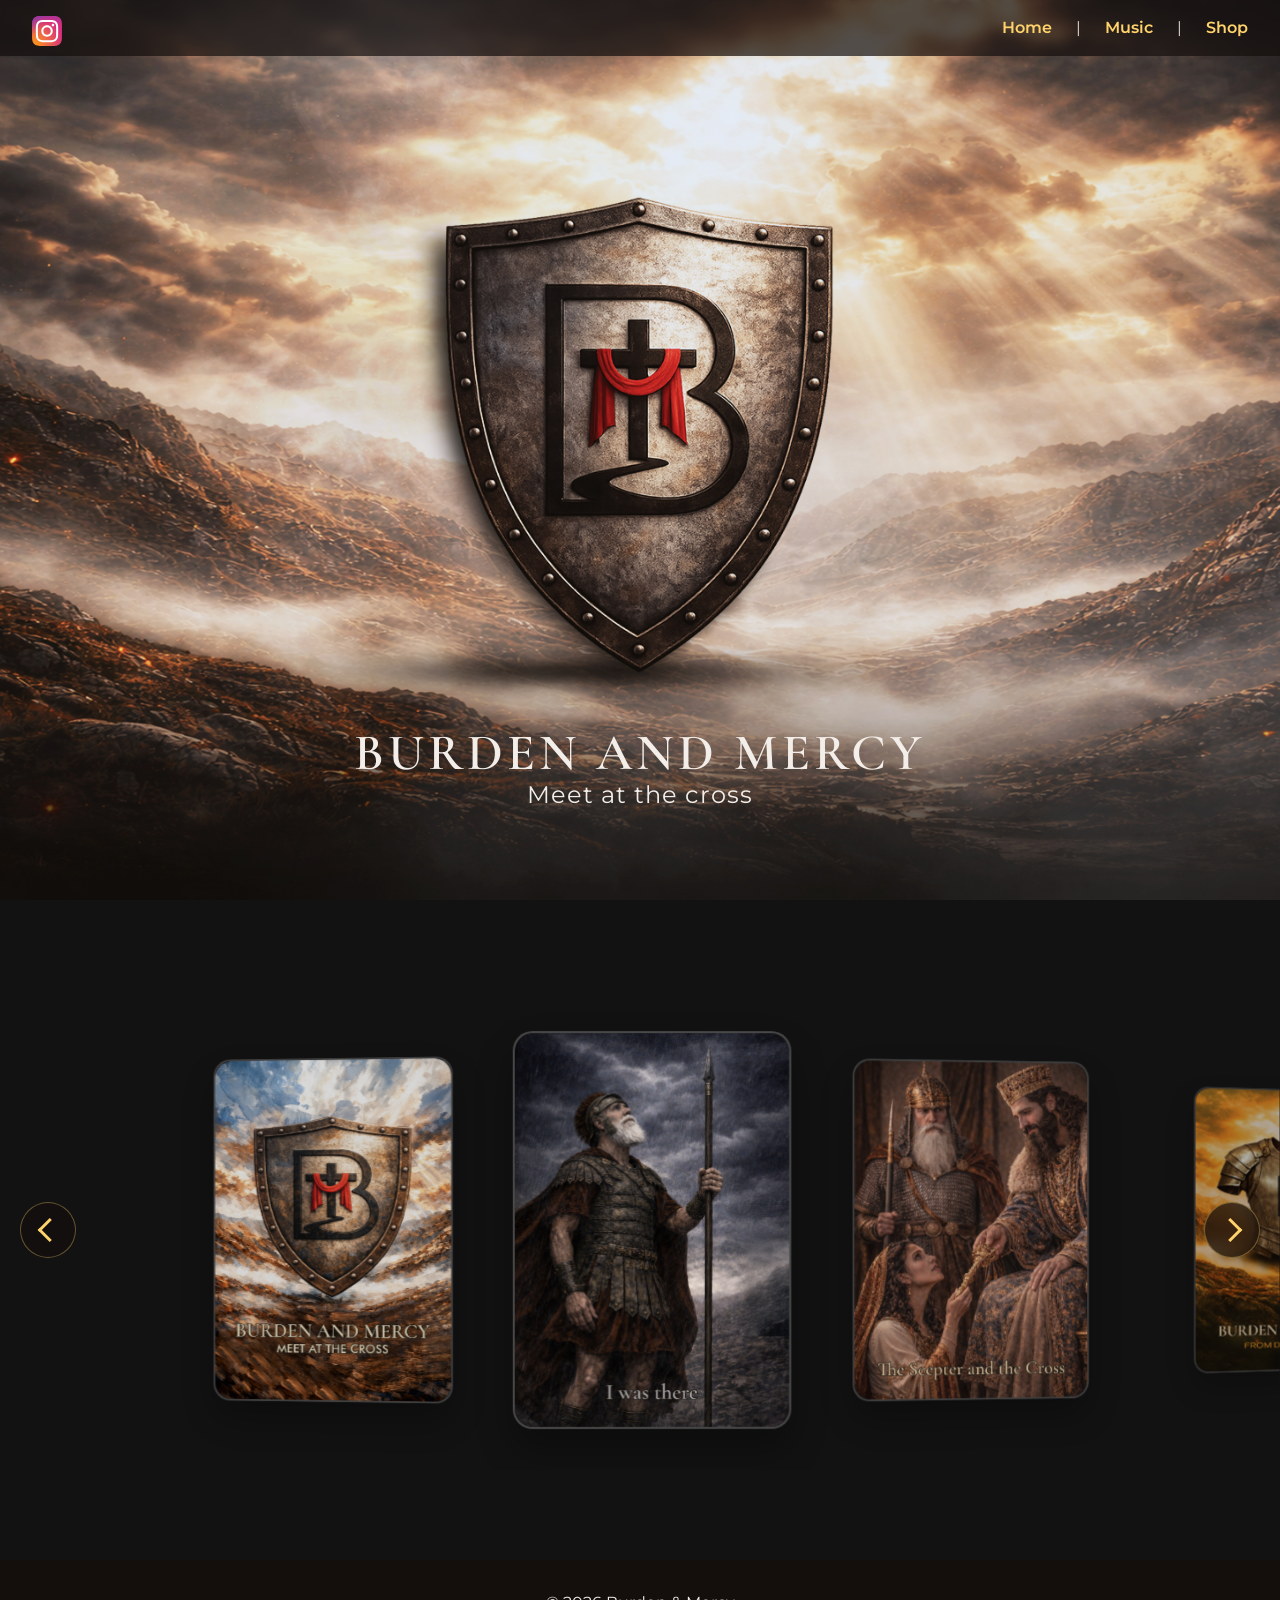
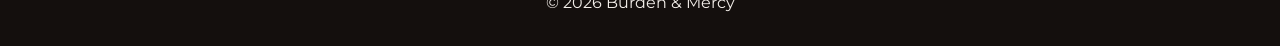
==== commit 5d274817: "shop online" ====
--- a/index.html
+++ b/index.html
@@ -24,11 +24,21 @@
 <!-- ================= NAV / HERO ================= -->
 <header class="sub-header-home" id="home">
   <nav>
+
+       <div class="social-section">
+  <a href="https://www.instagram.com/burdenandmercy" target="_blank" aria-label="Instagram">
+    <img src="instagram.svg" alt="Instagram">
+  </a>
+</div>
     <div class="menu-toggle" id="menu-toggle">☰</div>
     <ul id="nav-links">
       <li><a href="#home">Home</a></li>
       <li><a href="#music" id="nav-music">Music</a></li>
+      <li><a href="shop.html">Shop</a></li>
     </ul>
+
+
+
   </nav>
 
   <div class="hero-lettering">
--- a/style.css
+++ b/style.css
@@ -448,6 +448,30 @@
 }
 
 .devotion.open .arrow { transform: rotate(180deg); }
+
+.social-section {
+  margin-top: 5px;
+  text-align: center;
+  color: var(--secondary-color);
+}
+
+.social-section p {
+  margin-bottom: 12px;
+  font-size: 1rem;
+  letter-spacing: 0.05em;
+}
+
+.social-section a img {
+  width: 30px;
+  height: 30px;
+  transition: transform 0.2s ease, opacity 0.2s ease;
+}
+
+.social-section a:hover img {
+  transform: scale(1.1);
+  opacity: 0.8;
+}
+
 
 /* ===========================
 FOOTER
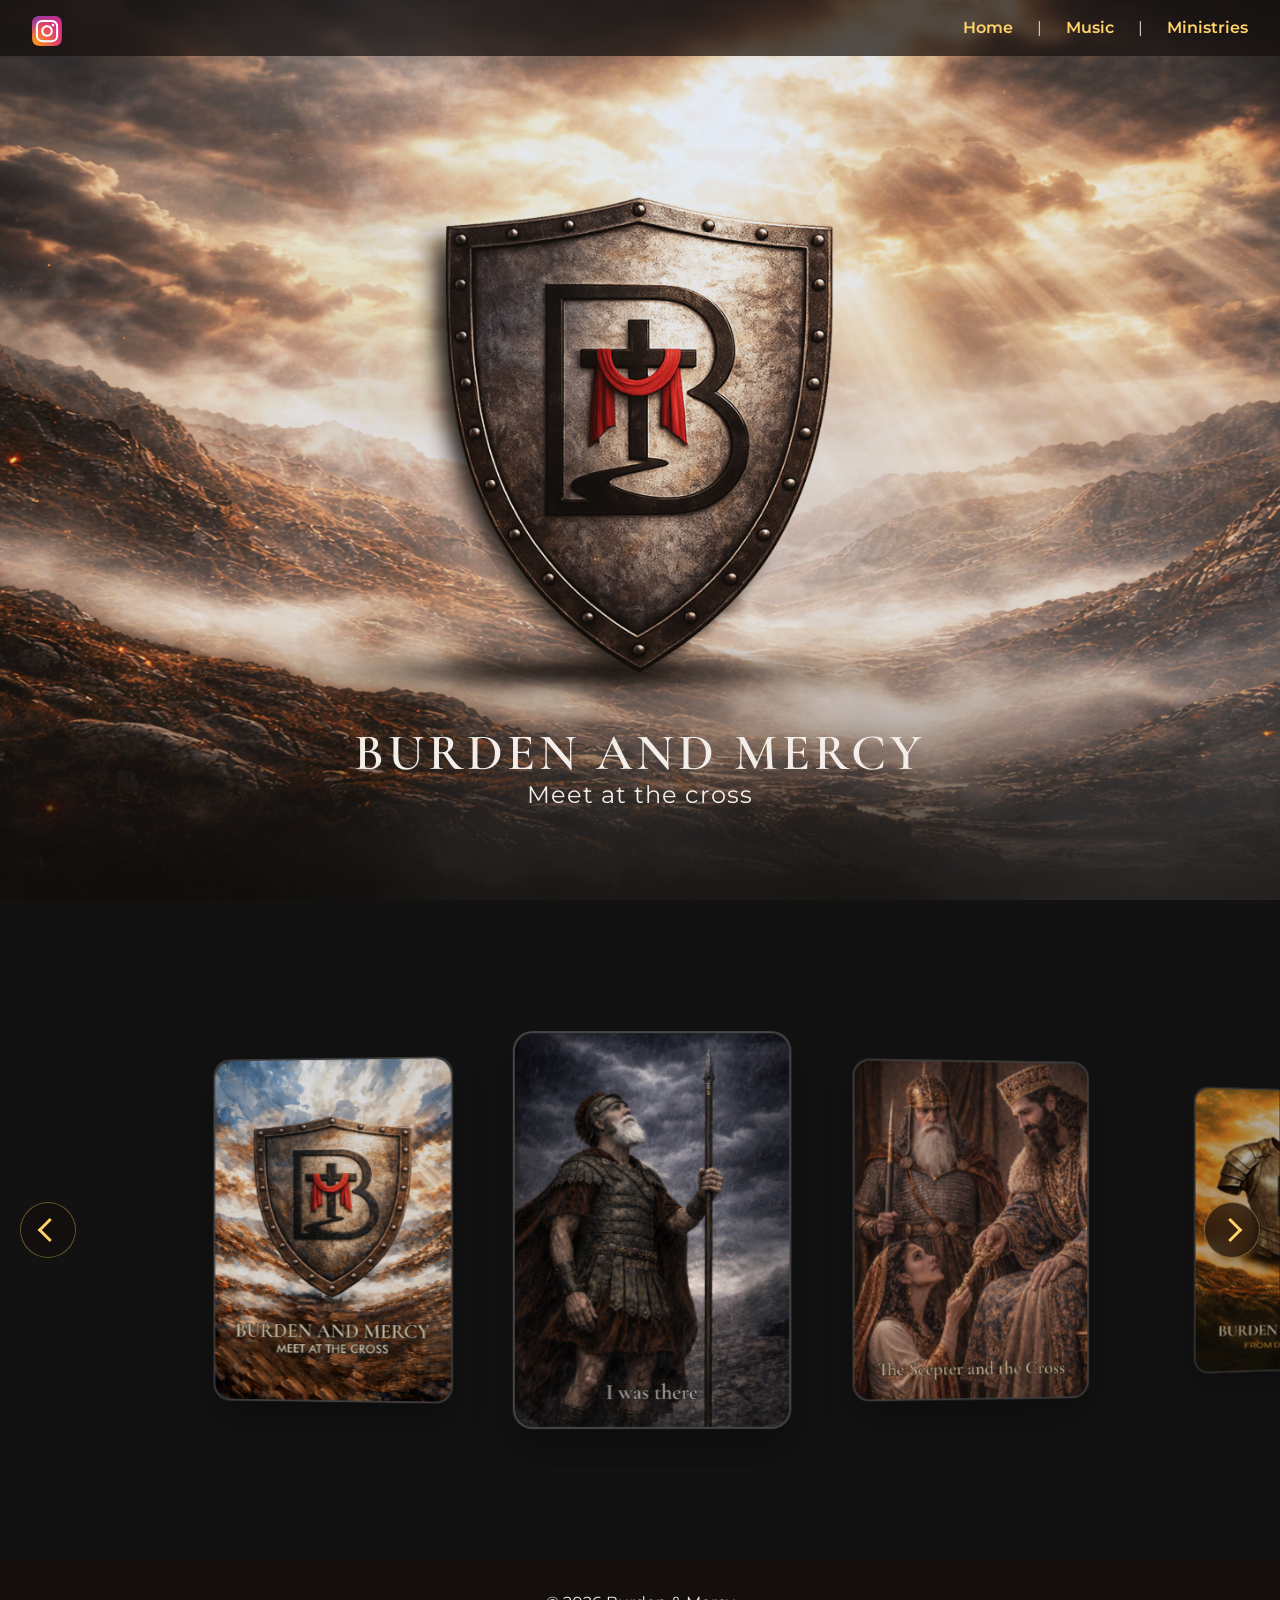
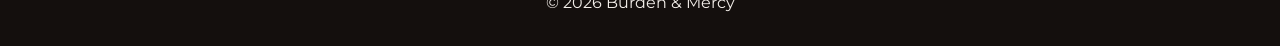
==== commit 82175063: "Ministries" ====
--- a/index.html
+++ b/index.html
@@ -34,7 +34,7 @@
     <ul id="nav-links">
       <li><a href="#home">Home</a></li>
       <li><a href="#music" id="nav-music">Music</a></li>
-      <li><a href="shop.html">Shop</a></li>
+      <li><a href="Ministry.html">Ministries</a></li>
     </ul>
 
 
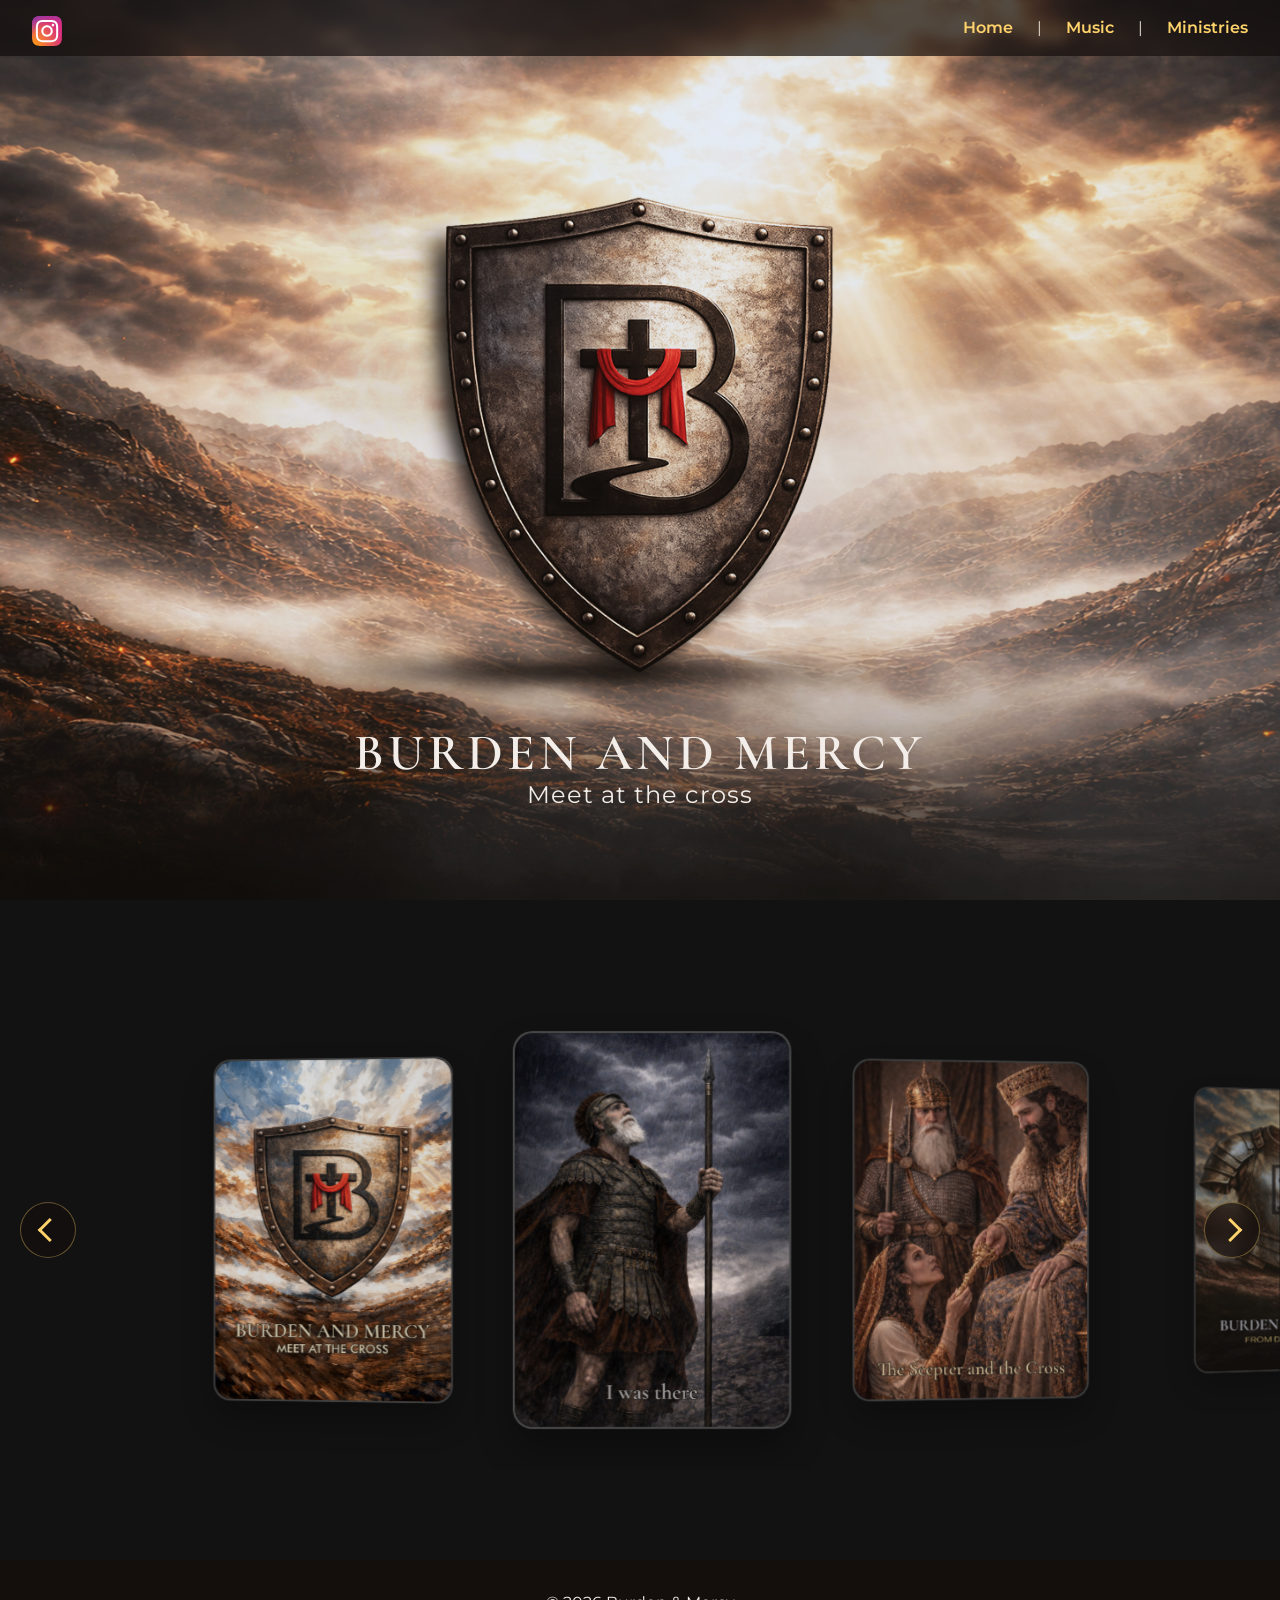
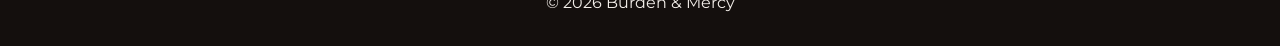
==== commit ac74566e: "cards done" ====
--- a/index.html
+++ b/index.html
@@ -34,7 +34,7 @@
     <ul id="nav-links">
       <li><a href="#home">Home</a></li>
       <li><a href="#music" id="nav-music">Music</a></li>
-      <li><a href="Ministry.html">Ministries</a></li>
+      <li><a href="ministry.html">Ministries</a></li>
     </ul>
 
 
@@ -138,9 +138,9 @@
             <div class="release-card" data-devotion-id="TheTwo">
         <div class="album-inner">
           <div class="album-front">
-            <img src="Life.jpg" alt="From Death to Life">
-          </div>
-          <div class="album-back" style="background-image: url('Life_BG.jpg');">
+            <img src="FromDeath.jpg" alt="From Death to Life">
+          </div>
+          <div class="album-back" style="background-image: url('FromDeath_BG.jpg');">
             <div class="music-links" >
               <a href="https://open.spotify.com/album/6kbWIJXhFDLknmQemuQo5G?si=XX6Y5I0_QVuDawoWnZ4Idw" target="_blank">
                 <img src="spotify.svg" alt="Spotify">
@@ -148,7 +148,7 @@
               <a href="https://music.apple.com/us/album/from-death-to-life/1886330235" target="_blank">
                 <img src="apple-music.svg" alt="Apple Music">
               </a>
-              <a href="https://music.youtube.com/channel/UCi0aD3hLzioM4jFFMhm-yYg?si=MjSbcTeltqjeO9m1" target="_blank">
+              <a href="https://music.youtube.com/playlist?list=OLAK5uy_khCd18UOvEnmQn8fv33osLJQDeZtxaCCw&si=Fvql3GssXOevUY_A" target="_blank">
                 <img src="youtube.svg" alt="YouTube">
               </a>
               <a href="https://music.amazon.com/albums/B0GT4461ZD?marketplaceId=ATVPDKIKX0DER&musicTerritory=US&ref=dm_sh_EX45TMsMgZp0SlYr3lSqHkWH1" target="_blank">
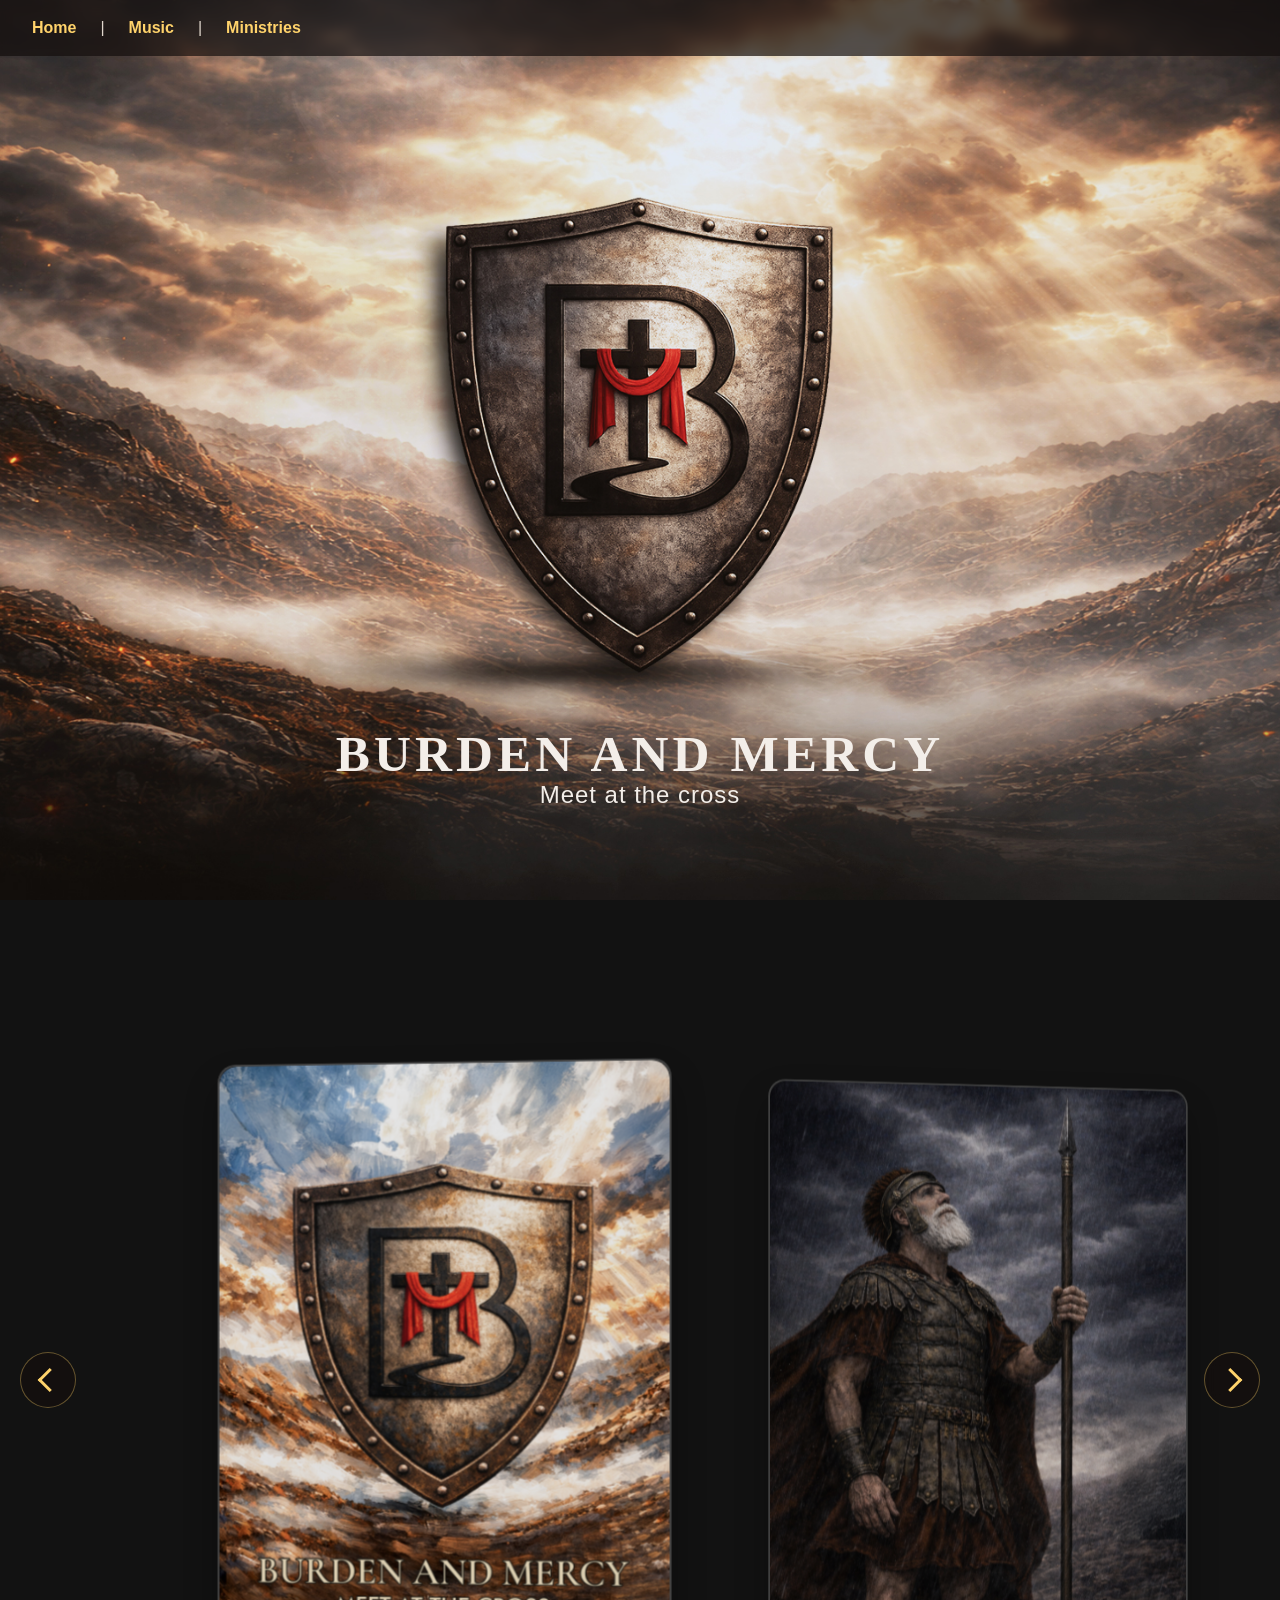
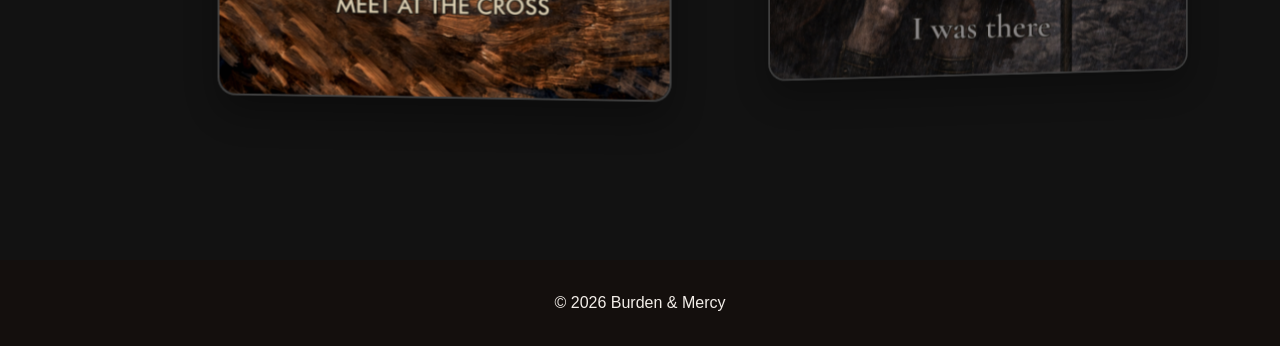
==== commit 1c58e090: "big Cards" ====
--- a/index.html
+++ b/index.html
@@ -5,6 +5,15 @@
   
   <meta name="viewport" content="width=device-width, initial-scale=1">
   <meta name="theme-color" content="#1A4766">
+
+    <!-- SECURITY HEADERS -->
+  <meta http-equiv="Content-Security-Policy" content="default-src 'self'; script-src 'self'; style-src 'self' https://fonts.googleapis.com 'unsafe-inline'; font-src https://fonts.gstatic.com; img-src 'self' https: data:; connect-src 'self'; frame-src https://www.youtube.com https://music.youtube.com; object-src 'none'; base-uri 'self'; form-action 'self'; frame-ancestors 'none'; upgrade-insecure-requests;">
+  <meta http-equiv="X-Content-Type-Options" content="nosniff">
+  <meta http-equiv="X-Frame-Options" content="DENY">
+  <meta http-equiv="X-XSS-Protection" content="1; mode=block">
+  <meta http-equiv="Permissions-Policy" content="camera=(), microphone=(), geolocation=(), fullscreen=(self)">
+  <meta name="referrer" content="no-referrer">
+
   <title>Burden and Mercy</title>
 
   <!-- Fonts -->
@@ -24,12 +33,6 @@
 <!-- ================= NAV / HERO ================= -->
 <header class="sub-header-home" id="home">
   <nav>
-
-       <div class="social-section">
-  <a href="https://www.instagram.com/burdenandmercy" target="_blank" aria-label="Instagram">
-    <img src="instagram.svg" alt="Instagram">
-  </a>
-</div>
     <div class="menu-toggle" id="menu-toggle">☰</div>
     <ul id="nav-links">
       <li><a href="#home">Home</a></li>
@@ -67,16 +70,16 @@
           </div>
           <div class="album-back" style="background-image: url('BandM_BG.jpg');">
             <div class="music-links">
-              <a href="https://open.spotify.com/track/7FxeBmNTuD9w4sCxY0QzdB?si=54451cde21ad43d5" target="_blank">
-                <img src="spotify.svg" alt="Spotify">
-              </a>
-              <a href="https://music.apple.com/us/album/burden-and-mercy-single/1876919156" target="_blank">
-                <img src="apple-music.svg" alt="Apple Music">
-              </a>
-              <a href="https://youtu.be/iGfiQAsuOyA?si=y931mImOsFms0Wph" target="_blank">
-                <img src="youtube.svg" alt="YouTube">
-              </a>
-              <a href="https://music.amazon.in/tracks/B0GMYP4XGG" target="_blank">
+              <a href="https://open.spotify.com/track/7FxeBmNTuD9w4sCxY0QzdB?si=54451cde21ad43d5" target="_blank" rel="noopener noreferrer">
+                <img src="spotify.svg" alt="Spotify">
+              </a>
+              <a href="https://music.apple.com/us/album/burden-and-mercy-single/1876919156" target="_blank" rel="noopener noreferrer">
+                <img src="apple-music.svg" alt="Apple Music">
+              </a>
+              <a href="https://youtu.be/iGfiQAsuOyA?si=y931mImOsFms0Wph" target="_blank" rel="noopener noreferrer">
+                <img src="youtube.svg" alt="YouTube">
+              </a>
+              <a href="https://music.amazon.in/tracks/B0GMYP4XGG" target="_blank" rel="noopener noreferrer">
                 <img src="aWhite.svg" alt="Amazon Music">
               </a>
             </div>
@@ -92,16 +95,16 @@
           </div>
           <div class="album-back" style="background-image: url('IwasThere_BG.jpg');">
             <div class="music-links">
-              <a href="https://open.spotify.com/track/2AjxLKYCfvxr4NrOJ7ys9X" target="_blank">
-                <img src="spotify.svg" alt="Spotify">
-              </a>
-              <a href="https://music.apple.com/us/song/i-was-there/1873768001" target="_blank">
-                <img src="apple-music.svg" alt="Apple Music">
-              </a>
-              <a href="https://youtu.be/tlA-3KM__d0" target="_blank">
-                <img src="youtube.svg" alt="YouTube">
-              </a>
-              <a href="https://music.amazon.in/tracks/B0GN9VFB19" target="_blank">
+              <a href="https://open.spotify.com/track/2AjxLKYCfvxr4NrOJ7ys9X" target="_blank"  rel="noopener noreferrer">
+                <img src="spotify.svg" alt="Spotify">
+              </a>
+              <a href="https://music.apple.com/us/song/i-was-there/1873768001" target="_blank" rel="noopener noreferrer">
+                <img src="apple-music.svg" alt="Apple Music">
+              </a>
+              <a href="https://youtu.be/tlA-3KM__d0" target="_blank" rel="noopener noreferrer">
+                <img src="youtube.svg" alt="YouTube">
+              </a>
+              <a href="https://music.amazon.in/tracks/B0GN9VFB19" target="_blank" rel="noopener noreferrer">
                 <img src="aWhite.svg" alt="Amazon Music">
               </a>
             </div>
@@ -117,16 +120,16 @@
           </div>
           <div class="album-back" style="background-image: url('TheScepter_BG.jpg');">
             <div class="music-links">
-              <a href="https://open.spotify.com/track/4bbgKZ6q0bQBtxT4BPjxXm" target="_blank">
-                <img src="spotify.svg" alt="Spotify">
-              </a>
-              <a href="https://music.apple.com/us/song/royal-grace/1873768011" target="_blank">
-                <img src="apple-music.svg" alt="Apple Music">
-              </a>
-              <a href="https://youtu.be/-tDdpMAszf0" target="_blank">
-                <img src="youtube.svg" alt="YouTube">
-              </a>
-              <a href="https://music.amazon.in/tracks/B0GNBB9N46" target="_blank">
+              <a href="https://open.spotify.com/track/4bbgKZ6q0bQBtxT4BPjxXm" target="_blank" rel="noopener noreferrer">
+                <img src="spotify.svg" alt="Spotify">
+              </a>
+              <a href="https://music.apple.com/us/song/royal-grace/1873768011" target="_blank" rel="noopener noreferrer">
+                <img src="apple-music.svg" alt="Apple Music">
+              </a>
+              <a href="https://youtu.be/-tDdpMAszf0" target="_blank" rel="noopener noreferrer">
+                <img src="youtube.svg" alt="YouTube">
+              </a>
+              <a href="https://music.amazon.in/tracks/B0GNBB9N46" target="_blank" rel="noopener noreferrer">
                 <img src="aWhite.svg" alt="Amazon Music">
               </a>
             </div>
@@ -142,16 +145,16 @@
           </div>
           <div class="album-back" style="background-image: url('FromDeath_BG.jpg');">
             <div class="music-links" >
-              <a href="https://open.spotify.com/album/6kbWIJXhFDLknmQemuQo5G?si=XX6Y5I0_QVuDawoWnZ4Idw" target="_blank">
-                <img src="spotify.svg" alt="Spotify">
-              </a>
-              <a href="https://music.apple.com/us/album/from-death-to-life/1886330235" target="_blank">
-                <img src="apple-music.svg" alt="Apple Music">
-              </a>
-              <a href="https://music.youtube.com/playlist?list=OLAK5uy_khCd18UOvEnmQn8fv33osLJQDeZtxaCCw&si=Fvql3GssXOevUY_A" target="_blank">
-                <img src="youtube.svg" alt="YouTube">
-              </a>
-              <a href="https://music.amazon.com/albums/B0GT4461ZD?marketplaceId=ATVPDKIKX0DER&musicTerritory=US&ref=dm_sh_EX45TMsMgZp0SlYr3lSqHkWH1" target="_blank">
+              <a href="https://open.spotify.com/album/6kbWIJXhFDLknmQemuQo5G?si=XX6Y5I0_QVuDawoWnZ4Idw" target="_blank" rel="noopener noreferrer">
+                <img src="spotify.svg" alt="Spotify">
+              </a>
+              <a href="https://music.apple.com/us/album/from-death-to-life/1886330235" target="_blank" rel="noopener noreferrer">
+                <img src="apple-music.svg" alt="Apple Music">
+              </a>
+              <a href="https://music.youtube.com/playlist?list=OLAK5uy_khCd18UOvEnmQn8fv33osLJQDeZtxaCCw&si=Fvql3GssXOevUY_A" target="_blank" rel="noopener noreferrer">
+                <img src="youtube.svg" alt="YouTube">
+              </a>
+              <a href="https://music.amazon.com/albums/B0GT4461ZD?marketplaceId=ATVPDKIKX0DER&musicTerritory=US&ref=dm_sh_EX45TMsMgZp0SlYr3lSqHkWH1" target="_blank" rel="noopener noreferrer">
                 <img src="aWhite.svg" alt="Amazon Music">
               </a>
             </div>
@@ -167,16 +170,16 @@
           </div>
           <div class="album-back" style="background-image: url('Sent.PNG');">
             <div class="music-links">
-              <a href="https://open.spotify.com/track/2neQ5UlLfrCBH1audQHabo" target="_blank">
-                <img src="spotify.svg" alt="Spotify">
-              </a>
-              <a href="https://music.apple.com/us/song/sent-not-to-flee/1873821583" target="_blank">
-                <img src="apple-music.svg" alt="Apple Music">
-              </a>
-              <a href="https://youtu.be/gF_qeavOYWc" target="_blank">
-                <img src="youtube.svg" alt="YouTube">
-              </a>
-              <a href="https://music.amazon.in/tracks/B0GMYHR16X" target="_blank">
+              <a href="https://open.spotify.com/track/2neQ5UlLfrCBH1audQHabo" target="_blank" rel="noopener noreferrer">
+                <img src="spotify.svg" alt="Spotify">
+              </a>
+              <a href="https://music.apple.com/us/song/sent-not-to-flee/1873821583" target="_blank" rel="noopener noreferrer">
+                <img src="apple-music.svg" alt="Apple Music">
+              </a>
+              <a href="https://youtu.be/gF_qeavOYWc" target="_blank" rel="noopener noreferrer">
+                <img src="youtube.svg" alt="YouTube">
+              </a>
+              <a href="https://music.amazon.in/tracks/B0GMYHR16X" target="_blank" rel="noopener noreferrer">
                 <img src="aWhite.svg" alt="Amazon Music">
               </a>
             </div>
@@ -192,16 +195,16 @@
           </div>
           <div class="album-back" style="background-image: url('OnlyGrace_BG.jpg');">
             <div class="music-links">
-              <a href="https://open.spotify.com/track/5NMwIdWsqXE1uCryum7bqD" target="_blank">
-                <img src="spotify.svg" alt="Spotify">
-              </a>
-              <a href="https://music.apple.com/us/artist/burden-and-mercy/1873768000" target="_blank">
-                <img src="apple-music.svg" alt="Apple Music">
-              </a>
-              <a href="https://music.youtube.com/playlist?list=OLAK5uy_mrEoV5fl-12klq5M9TSlwL11nvmMTORPo" target="_blank">
-                <img src="youtube.svg" alt="YouTube">
-              </a>
-              <a href="https://music.amazon.com/tracks/B0GNXLFJKN" target="_blank">
+              <a href="https://open.spotify.com/track/5NMwIdWsqXE1uCryum7bqD" target="_blank" rel="noopener noreferrer">
+                <img src="spotify.svg" alt="Spotify">
+              </a>
+              <a href="https://music.apple.com/us/artist/burden-and-mercy/1873768000" target="_blank" rel="noopener noreferrer">
+                <img src="apple-music.svg" alt="Apple Music">
+              </a>
+              <a href="https://music.youtube.com/playlist?list=OLAK5uy_mrEoV5fl-12klq5M9TSlwL11nvmMTORPo" target="_blank" rel="noopener noreferrer">
+                <img src="youtube.svg" alt="YouTube">
+              </a>
+              <a href="https://music.amazon.com/tracks/B0GNXLFJKN" target="_blank" rel="noopener noreferrer">
                 <img src="aWhite.svg" alt="Amazon Music">
               </a>
             </div>
@@ -217,16 +220,16 @@
           </div>
           <div class="album-back" style="background-image: url('Fall_BG.jpg');">
             <div class="music-links">
-              <a href="https://open.spotify.com/track/5SqaI42Y6O0VJ8q4QXZut0?si=0f862b282e2541c5" target="_blank">
-                <img src="spotify.svg" alt="Spotify">
-              </a>
-              <a href="https://music.apple.com/us/album/fall-to-fulfillment-single/1880976691" target="_blank">
-                <img src="apple-music.svg" alt="Apple Music">
-              </a>
-              <a href="https://music.youtube.com/watch?v=KCrEdTAXRE4&si=vUrGb9E69hXe4Uc6" target="_blank">
-                <img src="youtube.svg" alt="YouTube">
-              </a>
-              <a href="https://music.amazon.com/albums/B0GQ6NT3SM?marketplaceId=ATVPDKIKX0DER&musicTerritory=US&ref=dm_sh_5pcbMqxG9ICfGQjXcbWeJKM1G" target="_blank">
+              <a href="https://open.spotify.com/track/5SqaI42Y6O0VJ8q4QXZut0?si=0f862b282e2541c5" target="_blank" rel="noopener noreferrer">
+                <img src="spotify.svg" alt="Spotify">
+              </a>
+              <a href="https://music.apple.com/us/album/fall-to-fulfillment-single/1880976691" target="_blank" rel="noopener noreferrer">
+                <img src="apple-music.svg" alt="Apple Music">
+              </a>
+              <a href="https://music.youtube.com/watch?v=KCrEdTAXRE4&si=vUrGb9E69hXe4Uc6" target="_blank" rel="noopener noreferrer">
+                <img src="youtube.svg" alt="YouTube">
+              </a>
+              <a href="https://music.amazon.com/albums/B0GQ6NT3SM?marketplaceId=ATVPDKIKX0DER&musicTerritory=US&ref=dm_sh_5pcbMqxG9ICfGQjXcbWeJKM1G" target="_blank" rel="noopener noreferrer">
                 <img src="aWhite.svg" alt="Amazon Music">
               </a>
             </div>
@@ -242,16 +245,16 @@
           </div>
           <div class="album-back" style="background-image: url('Lion_BG.jpg');">
             <div class="music-links" >
-              <a href="https://open.spotify.com/track/6RLwjSTWL7M6oXOFcdGWQq?si=e2f0ba28c3eb4da0" target="_blank">
-                <img src="spotify.svg" alt="Spotify">
-              </a>
-              <a href="https://music.apple.com/us/album/when-the-lion-roared-single/1881542964" target="_blank">
-                <img src="apple-music.svg" alt="Apple Music">
-              </a>
-              <a href="https://music.youtube.com/watch?v=7shPhCsc30o&si=V3mm2tPJ2Jznqo5R" target="_blank">
-                <img src="youtube.svg" alt="YouTube">
-              </a>
-              <a href="https://music.amazon.com/albums/B0GQKBFD17?marketplaceId=ATVPDKIKX0DER&musicTerritory=US&ref=dm_sh_1p5ygtwfzNkj4jvr6ZinKXsXQ" target="_blank">
+              <a href="https://open.spotify.com/track/6RLwjSTWL7M6oXOFcdGWQq?si=e2f0ba28c3eb4da0" target="_blank" rel="noopener noreferrer">
+                <img src="spotify.svg" alt="Spotify">
+              </a>
+              <a href="https://music.apple.com/us/album/when-the-lion-roared-single/1881542964" target="_blank" rel="noopener noreferrer">
+                <img src="apple-music.svg" alt="Apple Music">
+              </a>
+              <a href="https://music.youtube.com/watch?v=7shPhCsc30o&si=V3mm2tPJ2Jznqo5R" target="_blank" rel="noopener noreferrer">
+                <img src="youtube.svg" alt="YouTube">
+              </a>
+              <a href="https://music.amazon.com/albums/B0GQKBFD17?marketplaceId=ATVPDKIKX0DER&musicTerritory=US&ref=dm_sh_1p5ygtwfzNkj4jvr6ZinKXsXQ" target="_blank" rel="noopener noreferrer">
                 <img src="aWhite.svg" alt="Amazon Music">
               </a>
             </div>
@@ -267,16 +270,40 @@
           </div>
           <div class="album-back" style="background-image: url('TheShepherd_BG.jpg');">
             <div class="music-links">
-              <a href="https://open.spotify.com/track/46SCqlOI9TNXgeVmsq8n5w?si=32e97c45c92d48d7" target="_blank">
-                <img src="spotify.svg" alt="Spotify">
-              </a>
-              <a href="https://music.apple.com/us/album/the-shepherd-and-the-son-single/1880700007" target="_blank">
-                <img src="apple-music.svg" alt="Apple Music">
-              </a>
-              <a href="https://music.youtube.com/playlist?list=OLAK5uy_n6vsLtODiGUvh57he46yBq_gI2RE2h_oQ&si=lEPKBxYbcYeJpcid" target="_blank">
-                <img src="youtube.svg" alt="YouTube">
-              </a>
-              <a href="https://music.amazon.com/albums/B0GQ317T3N?marketplaceId=ATVPDKIKX0DER&musicTerritory=US&ref=dm_sh_6UwzmdFauvKPuZLkDlH3AlcQV" target="_blank">
+              <a href="https://open.spotify.com/track/46SCqlOI9TNXgeVmsq8n5w?si=32e97c45c92d48d7" target="_blank" rel="noopener noreferrer">
+                <img src="spotify.svg" alt="Spotify">
+              </a>
+              <a href="https://music.apple.com/us/album/the-shepherd-and-the-son-single/1880700007" target="_blank" rel="noopener noreferrer">
+                <img src="apple-music.svg" alt="Apple Music">
+              </a>
+              <a href="https://music.youtube.com/playlist?list=OLAK5uy_n6vsLtODiGUvh57he46yBq_gI2RE2h_oQ&si=lEPKBxYbcYeJpcid" target="_blank" rel="noopener noreferrer">
+                <img src="youtube.svg" alt="YouTube">
+              </a>
+              <a href="https://music.amazon.com/albums/B0GQ317T3N?marketplaceId=ATVPDKIKX0DER&musicTerritory=US&ref=dm_sh_6UwzmdFauvKPuZLkDlH3AlcQV" target="_blank" rel="noopener noreferrer">
+                <img src="aWhite.svg" alt="Amazon Music">
+              </a>
+            </div>
+          </div>
+        </div>
+      </div>
+
+      <div class="release-card" data-devotion-id="scept">
+        <div class="album-inner">
+          <div class="album-front">
+            <img src="OneLord.jpg" alt="The Scepter and the Cross">
+          </div>
+          <div class="album-back" style="background-image: url('OneLord_BG.jpg');">
+            <div class="music-links">
+              <a href="https://open.spotify.com/track/6rpMMWY5mOKrHDDdWdCTXx?si=2177e54f7c9e4eb8" target="_blank" rel="noopener noreferrer">
+                <img src="spotify.svg" alt="Spotify">
+              </a>
+              <a href="https://music.apple.com/us/album/one-lord-one-story-single/1881621171" target="_blank" rel="noopener noreferrer">
+                <img src="apple-music.svg" alt="Apple Music">
+              </a>
+              <a href="https://youtu.be/6wI3fnv5P70?si=h2R0uIcnP3MLSzWA" target="_blank" rel="noopener noreferrer">
+                <img src="youtube.svg" alt="YouTube">
+              </a>
+              <a href="https://music.amazon.in/tracks/B0GQPV4NYM?marketplaceId=A21TJRUUN4KGV&musicTerritory=IN&ref=dm_sh_RHkpZt631tVj7hpG7nEpxF9UU" target="_blank" rel="noopener noreferrer">
                 <img src="aWhite.svg" alt="Amazon Music">
               </a>
             </div>
@@ -292,16 +319,16 @@
           </div>
           <div class="album-back" style="background-image: url('TheTwo_BG.jpg');">
             <div class="music-links" >
-              <a href="https://open.spotify.com/track/4Ap7yBI7OzEYbmjz1ex8sV?si=6db337518f454bd9" target="_blank">
-                <img src="spotify.svg" alt="Spotify">
-              </a>
-              <a href="https://music.apple.com/us/album/the-two-greatest-single/1881353611" target="_blank">
-                <img src="apple-music.svg" alt="Apple Music">
-              </a>
-              <a href="https://music.youtube.com/channel/UCi0aD3hLzioM4jFFMhm-yYg?si=MjSbcTeltqjeO9m1" target="_blank">
-                <img src="youtube.svg" alt="YouTube">
-              </a>
-              <a href="https://music.amazon.com/albums/B0GQCTY5GP?marketplaceId=ATVPDKIKX0DER&musicTerritory=US&ref=dm_sh_O035uQZ40DZNmsKF5NVgl2R8u" target="_blank">
+              <a href="https://open.spotify.com/track/4Ap7yBI7OzEYbmjz1ex8sV?si=6db337518f454bd9" target="_blank" rel="noopener noreferrer">
+                <img src="spotify.svg" alt="Spotify">
+              </a>
+              <a href="https://music.apple.com/us/album/the-two-greatest-single/1881353611" target="_blank" rel="noopener noreferrer">
+                <img src="apple-music.svg" alt="Apple Music">
+              </a>
+              <a href="https://music.youtube.com/channel/UCi0aD3hLzioM4jFFMhm-yYg?si=MjSbcTeltqjeO9m1" target="_blank" rel="noopener noreferrer">
+                <img src="youtube.svg" alt="YouTube">
+              </a>
+              <a href="https://music.amazon.com/albums/B0GQCTY5GP?marketplaceId=ATVPDKIKX0DER&musicTerritory=US&ref=dm_sh_O035uQZ40DZNmsKF5NVgl2R8u" target="_blank" rel="noopener noreferrer">
                 <img src="aWhite.svg" alt="Amazon Music">
               </a>
             </div>
@@ -545,6 +572,7 @@
 
   </div>
   </article>   
+<!-- Devotion need to be done 
 
   <article class="devotion" id="burden-and-mercy">
     <button class="devotion-header">
@@ -939,7 +967,7 @@
     <p>Christ does not say, “Fix yourself and then come.” He says, “Come — and I will keep you by My grace.” Like the woman, we bring nothing but our need. Like the woman, we trust ourselves to His mercy. And like the woman, we are sent away in peace — not because we are strong, but because grace alone is strong enough to keep us.</p><br>
   </div>
 </article>
-
+-->
 </section>
 
 <footer>
--- a/style.css
+++ b/style.css
@@ -187,8 +187,8 @@
 
 .release-card {
   flex: 0 0 auto;
-  width: 280px;
-  height: 400px;
+  width: 500px;
+  height: 700px;
   perspective: 1500px;
   scroll-snap-align: center;
   transition: transform 0.4s ease, z-index 0.4s ease, opacity 0.4s ease;
@@ -495,7 +495,7 @@
     background: var(--bg-nav-mobile);
     position: absolute;
     top: 100%;
-    left: 0;
+    right: 0;
     width: max-content;
     min-width: 120px;
     box-shadow: 4px 4px 10px rgba(0,0,0,0.3);
@@ -509,7 +509,7 @@
   .hero-lettering p { font-size: clamp(0.9rem, 4vw, 1.3rem); }
 
   section { padding: 60px 5%; }
-  .release-card { width:250px; height: 350px; }
+  .release-card { width:400px; height: 550px; }
   .album-front img { height: 100%; }
   .carousel-btn.left { display:none; }
   .carousel-btn.right { display: none; }
